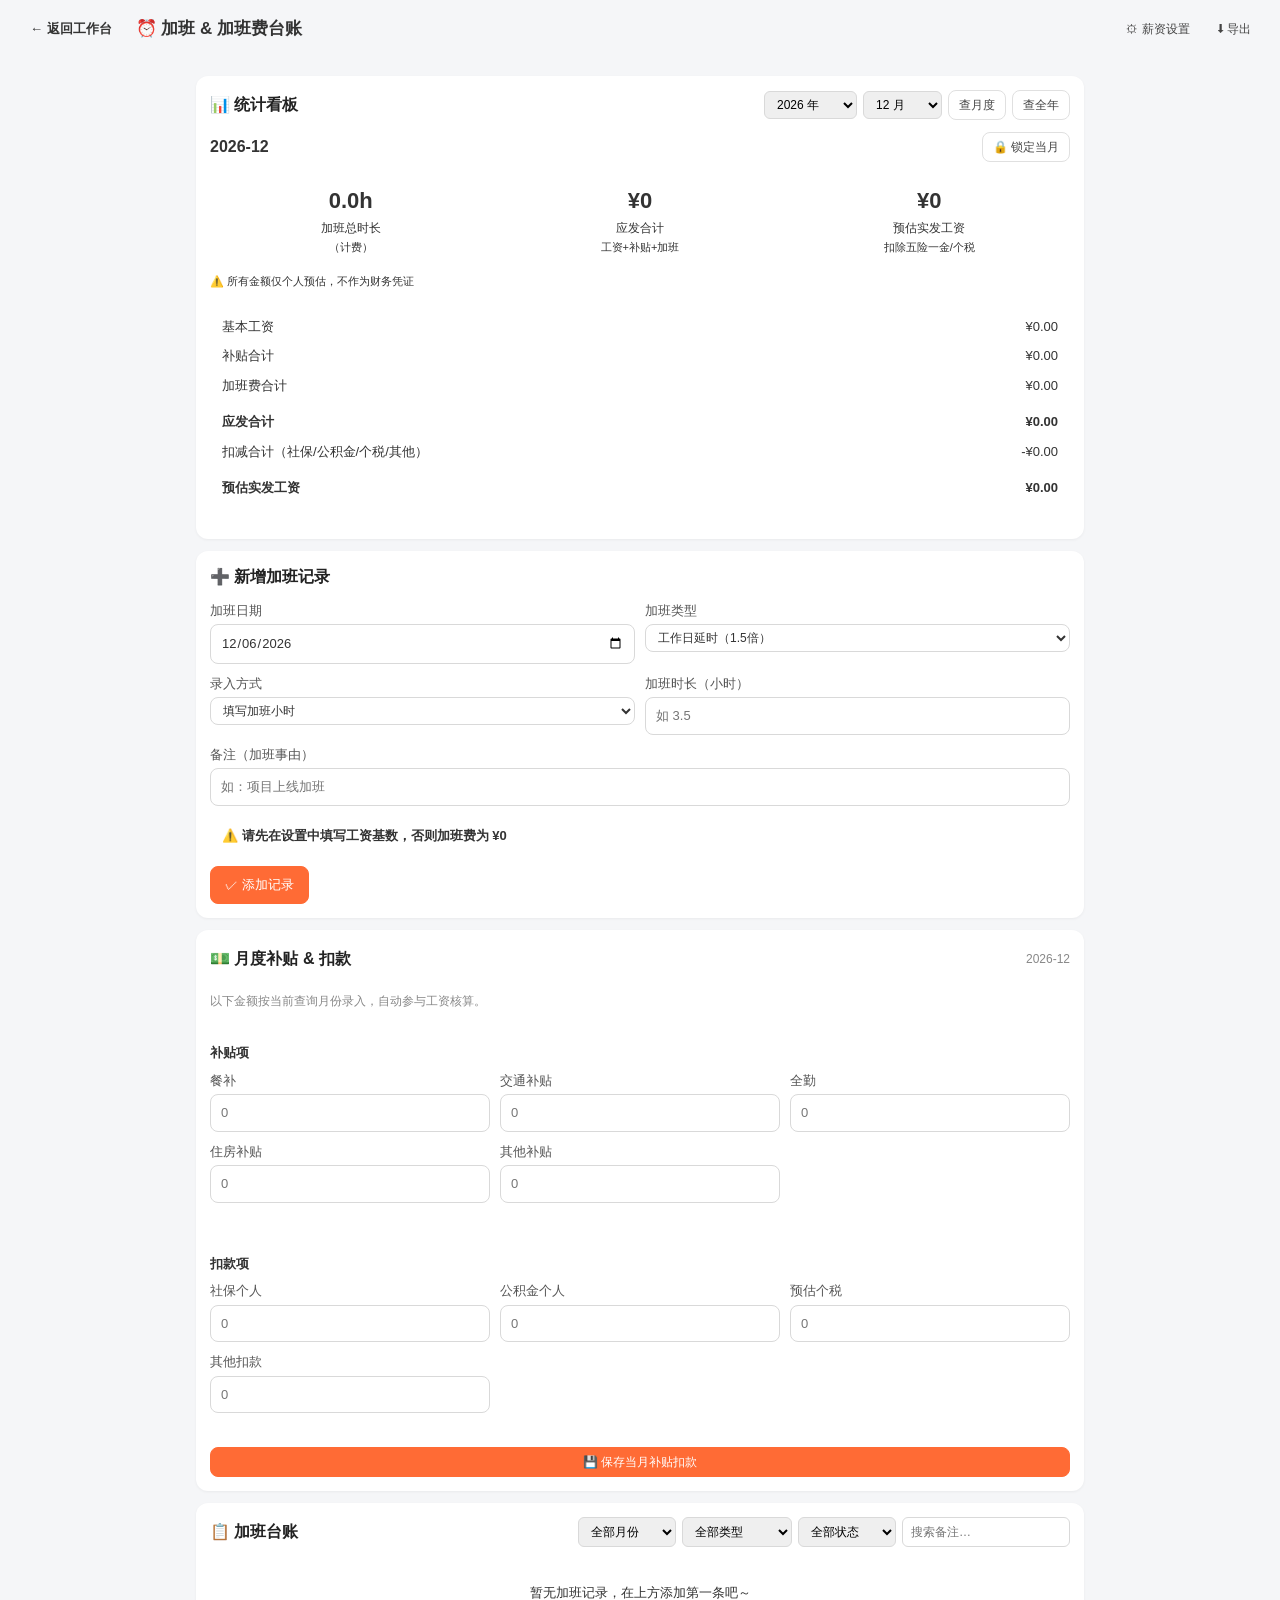
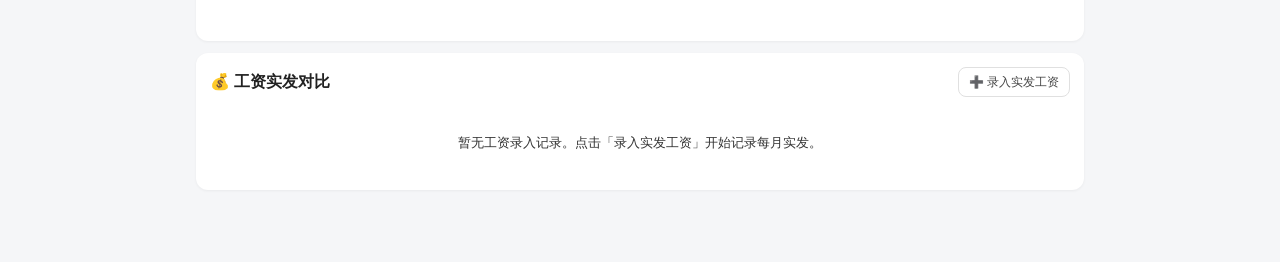
==== overtime.html @ bddd0708 "修复朗读跳句、统一缓存版本号、修正 icon 与 CSS 引用" ====
<!DOCTYPE html>
<html lang="zh-CN">
<head>
<meta charset="UTF-8" />
<meta name="viewport" content="width=device-width, initial-scale=1.0" />
<title>加班台账 · FitDesk</title>
<meta name="theme-color" content="#ff6b35" />
<meta name="apple-mobile-web-app-capable" content="yes" />
<link rel="manifest" href="manifest.json" />
<link rel="stylesheet" href="styles.css" />
<link rel="stylesheet" href="overtime.css" />
<script>
(function(){
  window._errs=[];
  function showErr(msg){
    window._errs.push(msg);
    var box=document.getElementById('__errbox'); if(!box) return;
    box.style.display='block';
    var p=document.createElement('div');
    p.style.cssText='font-size:12px;line-height:1.4;border-bottom:1px solid rgba(255,255,255,.2);padding:4px 0;';
    p.textContent=msg; box.appendChild(p);
  }
  window.onerror=function(msg,url,line,col){ showErr('JS错误: '+msg+' @'+line+':'+(col||0)); };
  window.addEventListener('unhandledrejection',function(e){ showErr('Promise错误: '+(e.reason&&e.reason.message?e.reason.message:String(e.reason))); });
})();
</script>
</head>
<body>
<div id="__errbox" style="display:none;position:fixed;top:0;left:0;right:0;z-index:9999;background:#ff4d4f;color:#fff;padding:10px 14px;font-size:13px;max-height:40vh;overflow:auto;">
  <div style="font-weight:700;margin-bottom:6px;">加班台账 运行出错，请截图给我</div>
</div>

<!-- 顶栏 -->
<header class="ov-topbar">
  <a class="ov-back" href="index.html" title="返回工作台首页">← 返回工作台</a>
  <div class="ov-title">⏰ 加班 & 加班费台账</div>
  <div class="ov-actions">
    <button class="btn ghost sm" id="btnOvSettings">⚙ 薪资设置</button>
    <button class="btn ghost sm" id="btnExport">⬇ 导出</button>
  </div>
</header>

<div class="ov-wrap">

  <!-- ===================== 统计看板 ===================== -->
  <div class="card ov-stats-card">
    <div class="card-head">
      <h3>📊 统计看板</h3>
      <div class="ov-period-sel">
        <select id="statYear" class="mini"></select>
        <select id="statMonth" class="mini"></select>
        <button class="btn sm" id="btnStatMonth">查月度</button>
        <button class="btn sm" id="btnStatYear">查全年</button>
      </div>
    </div>

    <!-- 月度统计 -->
    <div id="statMonthView">
      <div class="ov-month-header">
        <span id="monthLabel">2026-08</span>
        <button class="btn sm" id="btnLockMonth" title="锁定后当月记录不可编辑/删除">🔒 锁定当月</button>
      </div>
      <div class="grid-3 compact ov-kpi" id="monthKpi"></div>
      <div class="ov-kpi-hint">⚠️ 所有金额仅个人预估，不作为财务凭证</div>
      <div class="ov-breakdown" id="monthBreakdown"></div>
    </div>

    <!-- 年度统计 -->
    <div id="statYearView" style="display:none">
      <div class="grid-3 compact ov-kpi" id="yearKpi"></div>
      <div class="ov-kpi-hint">⚠️ 所有金额仅个人预估，不作为财务凭证</div>
      <div class="ov-monthly-table" id="yearMonthlyTable"></div>
    </div>
  </div>

  <!-- ===================== 新增加班录入 ===================== -->
  <div class="card">
    <div class="card-head">
      <h3 id="formTitle">➕ 新增加班记录</h3>
      <button class="btn ghost sm" id="btnCancelEdit" style="display:none">取消编辑</button>
    </div>
    <div class="form">
      <div class="row-2">
        <label>加班日期
          <input type="date" id="otDate" />
        </label>
        <label>加班类型
          <select id="otType" class="mini">
            <option value="weekday">工作日延时（1.5倍）</option>
            <option value="restday">休息日（2倍）</option>
            <option value="holiday">法定节假日（3倍）</option>
            <option value="compoff">调休（不计费）</option>
            <option value="free">无偿加班（不计费）</option>
          </select>
        </label>
      </div>
      <div class="row-2">
        <label>录入方式
          <select id="otMode" class="mini">
            <option value="hours">填写加班小时</option>
            <option value="time">填写起止时间</option>
          </select>
        </label>
        <div id="otHoursBox">
          <label>加班时长（小时）
            <input type="number" id="otHours" step="0.5" min="0" placeholder="如 3.5" />
          </label>
        </div>
        <div id="otTimeBox" style="display:none">
          <div class="row-2">
            <label>开始时间<input type="time" id="otStart" /></label>
            <label>结束时间<input type="time" id="otEnd" /></label>
          </div>
        </div>
      </div>
      <label>备注（加班事由）
        <input type="text" id="otNote" placeholder="如：项目上线加班" />
      </label>
      <div class="ov-calc-preview" id="calcPreview"></div>
      <div class="ov-form-actions">
        <button class="btn primary" id="btnAddOt">✓ 添加记录</button>
        <button class="btn sm" id="btnSaveEdit" style="display:none">💾 保存修改</button>
      </div>
    </div>
  </div>

  <!-- ===================== 月度补贴&扣款 ===================== -->
  <div class="card">
    <div class="card-head">
      <h3>💵 月度补贴 & 扣款</h3>
      <span class="hint" id="adjustMonthLabel">2026-08</span>
    </div>
    <div class="form ov-adjust-form">
      <p class="hint">以下金额按当前查询月份录入，自动参与工资核算。</p>
      <div class="ov-adjust-group">
        <h4>补贴项</h4>
        <div class="row-3">
          <label>餐补<input type="number" id="adjMeal" step="0.01" min="0" placeholder="0" /></label>
          <label>交通补贴<input type="number" id="adjTraffic" step="0.01" min="0" placeholder="0" /></label>
          <label>全勤<input type="number" id="adjFull" step="0.01" min="0" placeholder="0" /></label>
        </div>
        <div class="row-3">
          <label>住房补贴<input type="number" id="adjHousingAllow" step="0.01" min="0" placeholder="0" /></label>
          <label>其他补贴<input type="number" id="adjOtherAllow" step="0.01" min="0" placeholder="0" /></label>
        </div>
      </div>
      <div class="ov-adjust-group">
        <h4>扣款项</h4>
        <div class="row-3">
          <label>社保个人<input type="number" id="adjSocial" step="0.01" min="0" placeholder="0" /></label>
          <label>公积金个人<input type="number" id="adjFund" step="0.01" min="0" placeholder="0" /></label>
          <label>预估个税<input type="number" id="adjTax" step="0.01" min="0" placeholder="0" /></label>
        </div>
        <div class="row-3">
          <label>其他扣款<input type="number" id="adjOtherDeduc" step="0.01" min="0" placeholder="0" /></label>
        </div>
      </div>
      <button class="btn primary sm" id="btnSaveAdjust">💾 保存当月补贴扣款</button>
    </div>
  </div>

  <!-- ===================== 台账列表 ===================== -->
  <div class="card">
    <div class="card-head">
      <h3>📋 加班台账</h3>
      <div class="ov-filters">
        <select id="filterMonth" class="mini"><option value="">全部月份</option></select>
        <select id="filterType" class="mini">
          <option value="">全部类型</option>
          <option value="weekday">工作日延时</option>
          <option value="restday">休息日</option>
          <option value="holiday">法定节假日</option>
          <option value="compoff">调休</option>
          <option value="free">无偿加班</option>
        </select>
        <select id="filterStatus" class="mini">
          <option value="">全部状态</option>
          <option value="pending">待结算</option>
          <option value="settled">已结算</option>
        </select>
        <input type="text" id="filterSearch" class="mini" placeholder="搜索备注…" />
      </div>
    </div>
    <div id="otList" class="list ov-list"></div>
  </div>

  <!-- ===================== 工资实发对比 ===================== -->
  <div class="card">
    <div class="card-head">
      <h3>💰 工资实发对比</h3>
      <button class="btn sm" id="btnAddSalary">➕ 录入实发工资</button>
    </div>
    <div id="salaryList" class="list ov-salary-list"></div>
  </div>

</div>

<!-- ===================== 弹窗 ===================== -->

<!-- 设置弹窗 -->
<div class="modal" id="settingsModal">
  <div class="modal-box modal-lg">
    <div class="modal-head"><h3>⚙ 薪资 & 加班费计算设置</h3><button class="x" data-close>✕</button></div>
    <div class="form ov-settings-form">
      <div class="row-2">
        <label>月基本工资（元）
          <input type="number" id="setBaseSalary" step="100" min="0" placeholder="如 8000" />
        </label>
        <label>加班核算基数（元）
          <input type="number" id="setOtBaseSalary" step="100" min="0" placeholder="可与基本工资不同" />
        </label>
      </div>
      <div class="row-2">
        <label>计薪天数
          <input type="number" id="setWorkDays" step="0.25" min="1" value="21.75" />
        </label>
        <label>每日标准工时（小时）
          <input type="number" id="setDailyHours" step="0.5" min="1" value="8" />
        </label>
      </div>
      <div class="row-2">
        <label>基础时薪（自动换算）
          <input type="text" id="setHourlyRate" readonly class="ov-readonly" />
        </label>
        <label>个税起征点（元）
          <input type="number" id="setTaxThreshold" step="100" min="0" value="5000" />
        </label>
      </div>
      <hr style="border:none;border-top:1px dashed var(--line);margin:6px 0" />
      <p class="hint">社保公积金（个人部分，用于实发估算）：</p>
      <div class="row-2">
        <label>社保个人合计（元/月）<input type="number" id="setSocial" step="0.01" min="0" placeholder="0" /></label>
        <label>公积金个人合计（元/月）<input type="number" id="setFund" step="0.01" min="0" placeholder="0" /></label>
      </div>
      <hr style="border:none;border-top:1px dashed var(--line);margin:6px 0" />
      <p class="hint">加班倍率（可手动调整）：</p>
      <div class="row-2">
        <label>工作日延时倍数<input type="number" id="setMultWeekday" step="0.1" min="0" value="1.5" /></label>
        <label>休息日倍数<input type="number" id="setMultRestday" step="0.1" min="0" value="2" /></label>
      </div>
      <div class="row-2">
        <label>法定节假日倍数<input type="number" id="setMultHoliday" step="0.1" min="0" value="3" /></label>
        <label>调休 / 无偿加班（不计费，倍数固定 0）</label>
      </div>
      <hr style="border:none;border-top:1px dashed var(--line);margin:6px 0" />
      <p class="hint">加班时长取整设置（可选）：</p>
      <div class="row-2">
        <label>启用取整
          <select id="setRoundEnable" class="mini">
            <option value="0">不取整（精确到 0.5 小时）</option>
            <option value="1">启用取整</option>
          </select>
        </label>
        <label>最低起算时长（小时）
          <input type="number" id="setMinHours" step="0.5" min="0" value="0.5" />
        </label>
      </div>
      <div class="row-2">
        <label>取整规则
          <select id="setRoundRule" class="mini">
            <option value="up">向上取整（不足按 1 小时算）</option>
            <option value="half">四舍五入到 0.5 小时</option>
            <option value="down">向下取整</option>
          </select>
        </label>
        <label></label>
      </div>
      <div class="ov-set-actions">
        <button class="btn primary" id="btnSaveSettings">💾 保存设置</button>
        <button class="btn" id="btnResetSettings">恢复默认</button>
      </div>
      <div id="settingsStatus" class="hint"></div>
    </div>
  </div>
</div>

<!-- 工资录入弹窗 -->
<div class="modal" id="salaryModal">
  <div class="modal-box">
    <div class="modal-head"><h3 id="salaryModalTitle">💰 录入工资实发</h3><button class="x" data-close>✕</button></div>
    <div class="form">
      <div class="row-2">
        <label>年份
          <select id="salYear" class="mini"></select>
        </label>
        <label>月份
          <select id="salMonth" class="mini"></select>
        </label>
      </div>
      <label>实际到手工资（元）
        <input type="number" id="salActual" step="0.01" min="0" placeholder="如实发金额" />
      </label>
      <label>差额备注
        <input type="text" id="salDiffNote" placeholder="如：含绩效奖金/扣除社保" />
      </label>
      <div class="ov-sal-preview" id="salPreview"></div>
      <button class="btn primary" id="btnSaveSalary">💾 保存</button>
    </div>
  </div>
</div>

<div class="toast" id="toast"></div>
<script src="fitdesk-store.js"></script>
<script src="overtime.js?v=2026082603"></script>
</body>
</html>
---- styles.css ----
/* FitDesk · 健身工作台 样式 */
*, *::before, *::after { box-sizing: border-box; }
html, body { margin: 0; padding: 0; }
body {
  font-family: -apple-system, BlinkMacSystemFont, "Segoe UI", Roboto, "Helvetica Neue", Arial, "PingFang SC", "Microsoft YaHei", sans-serif;
  font-size: 14px;
  line-height: 1.5;
  color: #333;
  background: #f5f6f8;
  -webkit-font-smoothing: antialiased;
}
button, input, select, textarea { font: inherit; }
button { cursor: pointer; border: none; background: none; }
img { max-width: 100%; display: block; }

/* 主布局 */
.app {
  min-height: 100vh;
  display: flex;
}
.sidebar {
  width: 220px;
  background: #fff;
  border-right: 1px solid #e8eaed;
  display: flex;
  flex-direction: column;
  position: fixed;
  left: 0; top: 0; bottom: 0;
  z-index: 100;
}
.brand {
  padding: 16px;
  display: flex;
  align-items: center;
  gap: 10px;
  border-bottom: 1px solid #f0f1f3;
}
.brand-logo { font-size: 28px; line-height: 1; }
.brand-name { font-size: 18px; font-weight: 700; color: #ff6b35; }
.brand-sub { font-size: 12px; color: #888; }
.nav {
  flex: 1;
  overflow-y: auto;
  padding: 8px;
}
.nav-item {
  width: 100%;
  display: flex;
  align-items: center;
  gap: 10px;
  padding: 10px 12px;
  border-radius: 8px;
  color: #555;
  font-size: 14px;
  text-align: left;
  margin-bottom: 2px;
  transition: background .15s, color .15s;
}
.nav-item:hover { background: #fff1eb; }
.nav-item.active { background: #ff6b35; color: #fff; }
.nav-ico { font-size: 18px; line-height: 1; }
.sidebar-foot {
  padding: 12px;
  border-top: 1px solid #f0f1f3;
  display: flex;
  gap: 8px;
}
.stat-chip {
  flex: 1;
  background: #f5f6f8;
  border-radius: 6px;
  padding: 8px;
  font-size: 12px;
  text-align: center;
  color: #555;
}

.main {
  flex: 1;
  margin-left: 220px;
  min-height: 100vh;
  padding-bottom: 80px;
}
.topbar {
  position: sticky;
  top: 0;
  z-index: 90;
  background: rgba(255,255,255,.95);
  backdrop-filter: blur(6px);
  border-bottom: 1px solid #e8eaed;
  padding: 12px 16px;
  display: flex;
  align-items: center;
  justify-content: space-between;
  gap: 12px;
  flex-wrap: wrap;
}
.topbar-title { font-size: 18px; font-weight: 700; color: #222; }
.topbar-actions { display: flex; gap: 8px; flex-wrap: wrap; }

.module {
  display: none;
  padding: 16px;
}
.module.active { display: block; }

/* 按钮 */
.btn {
  display: inline-flex;
  align-items: center;
  justify-content: center;
  gap: 4px;
  padding: 8px 14px;
  border-radius: 8px;
  background: #fff;
  border: 1px solid #e0e0e0;
  color: #444;
  font-size: 13px;
  font-weight: 500;
  transition: all .15s;
}
.btn:hover { background: #f5f6f8; }
.btn.primary { background: #ff6b35; color: #fff; border-color: #ff6b35; }
.btn.primary:hover { background: #e85a28; }
.btn.ghost { background: transparent; border-color: transparent; }
.btn.ghost:hover { background: #f0f0f0; }
.btn.danger { color: #ff4d4f; }
.btn.sm { padding: 5px 10px; font-size: 12px; }
.btn.mini { padding: 4px 8px; font-size: 12px; }

/* 卡片 */
.card {
  background: #fff;
  border-radius: 12px;
  padding: 14px;
  margin-bottom: 12px;
  box-shadow: 0 1px 3px rgba(0,0,0,.05);
}
.card-head {
  display: flex;
  align-items: center;
  justify-content: space-between;
  gap: 10px;
  margin-bottom: 12px;
}
.card-head h3 { margin: 0; font-size: 16px; color: #222; }

/* 网格 */
.grid-2 { display: grid; grid-template-columns: repeat(2, 1fr); gap: 12px; }
.grid-3 { display: grid; grid-template-columns: repeat(3, 1fr); gap: 12px; }
.grid-4 { display: grid; grid-template-columns: repeat(4, 1fr); gap: 12px; }
.compact { gap: 8px; }

/* 表单 */
.form { display: flex; flex-direction: column; gap: 10px; }
.form label { display: flex; flex-direction: column; gap: 4px; font-size: 13px; color: #555; }
.form input, .form select, .form textarea {
  padding: 8px 10px;
  border: 1px solid #d9d9d9;
  border-radius: 8px;
  background: #fff;
  color: #333;
}
.form input:focus, .form select:focus, .form textarea:focus {
  outline: none;
  border-color: #ff6b35;
}
.row-2 { display: grid; grid-template-columns: repeat(2, 1fr); gap: 10px; }
.row-3 { display: grid; grid-template-columns: repeat(3, 1fr); gap: 10px; }
.row-4 { display: grid; grid-template-columns: repeat(4, 1fr); gap: 10px; }

.mini { padding: 5px 8px; border-radius: 6px; border: 1px solid #d9d9d9; font-size: 12px; }
select.mini { padding: 5px 20px 5px 8px; }

/* 列表 */
.list { display: flex; flex-direction: column; gap: 8px; }
.list-item {
  background: #f9f9f9;
  border-radius: 8px;
  padding: 10px;
  display: flex;
  align-items: center;
  justify-content: space-between;
  gap: 8px;
}
.list-item .title { font-weight: 500; }
.list-item .meta { font-size: 12px; color: #888; }
.empty { color: #999; font-size: 13px; text-align: center; padding: 24px 0; }
.hint { color: #888; font-size: 12px; margin: 6px 0; line-height: 1.5; }

/* 统计 */
.stat {
  text-align: center;
  padding: 12px;
}
.stat-label { font-size: 12px; color: #888; margin-bottom: 4px; }
.stat-value { font-size: 22px; font-weight: 700; color: #ff6b35; }
.stat-value small { font-size: 12px; color: #888; font-weight: 400; margin-left: 2px; }

/* 子导航 */
.subnav {
  display: flex;
  gap: 8px;
  flex-wrap: wrap;
  margin-bottom: 12px;
}
.subnav button { padding: 6px 12px; border-radius: 6px; background: #fff; border: 1px solid #e0e0e0; font-size: 13px; }
.subnav button.active { background: #ff6b35; color: #fff; border-color: #ff6b35; }

/* 快捷入口（手机） */
.quick-bar {
  display: none;
  padding: 10px 12px;
  gap: 8px;
  overflow-x: auto;
  background: #fff;
  border-bottom: 1px solid #e8eaed;
}
.quick-btn {
  flex: 0 0 auto;
  display: flex;
  flex-direction: column;
  align-items: center;
  gap: 2px;
  padding: 8px 12px;
  border-radius: 8px;
  background: #f5f6f8;
  font-size: 12px;
  color: #555;
}
.qb-ico { font-size: 20px; }

/* 底部 tab（手机） */
.bottom-tab {
  display: none;
  position: fixed;
  left: 0; right: 0; bottom: 0;
  background: #fff;
  border-top: 1px solid #e8eaed;
  z-index: 100;
  padding: 4px 0 env(safe-area-inset-bottom, 0);
  overflow-x: auto;
  white-space: nowrap;
  -webkit-overflow-scrolling: touch;
}
.tab-item {
  display: inline-flex;
  flex-direction: column;
  align-items: center;
  justify-content: center;
  gap: 2px;
  padding: 5px 8px;
  min-width: 44px;
  color: #777;
  font-size: 10px;
}
.tab-item.active { color: #ff6b35; }
.tab-ico { font-size: 18px; line-height: 1; }

/* 弹窗 */
.modal {
  display: none;
  position: fixed;
  inset: 0;
  z-index: 200;
  background: rgba(0,0,0,.5);
  align-items: center;
  justify-content: center;
  padding: 16px;
}
.modal.open { display: flex; }
.modal-box {
  background: #fff;
  border-radius: 14px;
  width: 100%;
  max-width: 520px;
  max-height: 90vh;
  overflow: hidden;
  display: flex;
  flex-direction: column;
}
.modal-box.modal-lg { max-width: 720px; }
.modal-head {
  padding: 14px 16px;
  border-bottom: 1px solid #f0f1f3;
  display: flex;
  align-items: center;
  justify-content: space-between;
}
.modal-head h3 { margin: 0; font-size: 16px; }
.modal-close, .x {
  font-size: 20px;
  color: #888;
  line-height: 1;
  padding: 4px;
}
.modal-body { padding: 16px; overflow-y: auto; flex: 1; }
.modal-foot {
  padding: 12px 16px;
  border-top: 1px solid #f0f1f3;
  display: flex;
  gap: 8px;
  justify-content: flex-end;
}

/* 提示条 */
.toast {
  position: fixed;
  left: 50%;
  bottom: 80px;
  transform: translateX(-50%) translateY(20px);
  background: rgba(0,0,0,.75);
  color: #fff;
  padding: 10px 16px;
  border-radius: 8px;
  font-size: 13px;
  opacity: 0;
  pointer-events: none;
  transition: all .2s;
  z-index: 300;
}
.toast.show { opacity: 1; transform: translateX(-50%) translateY(0); }

/* 运动模块 */
#fitBody .fit-section { margin-bottom: 16px; }
#fitBody h4 { margin: 0 0 8px; font-size: 15px; color: #444; }
.exercise-grid {
  display: grid;
  grid-template-columns: repeat(auto-fill, minmax(140px, 1fr));
  gap: 8px;
}
.ex-card {
  background: #fff;
  border: 1px solid #e8eaed;
  border-radius: 10px;
  padding: 10px;
  display: flex;
  flex-direction: column;
  gap: 6px;
}
.ex-card .name { font-weight: 500; font-size: 13px; }
.ex-card .met { font-size: 12px; color: #888; }
.ex-card .actions { display: flex; gap: 6px; margin-top: auto; }

/* 资源模块 */
.res-grid {
  display: grid;
  grid-template-columns: repeat(auto-fill, minmax(160px, 1fr));
  gap: 10px;
}
.res-card {
  background: #fff;
  border: 1px solid #e8eaed;
  border-radius: 10px;
  padding: 10px;
}
.res-card .name { font-weight: 500; margin-bottom: 4px; }
.res-card .tag { font-size: 11px; color: #888; }

/* 食物入库 */
.pantry-form .radio {
  display: inline-flex;
  align-items: center;
  gap: 4px;
  margin-right: 10px;
  font-size: 13px;
}
.pantry-toolbar {
  display: flex;
  gap: 8px;
  flex-wrap: wrap;
  margin-bottom: 10px;
}
.pantry-toolbar input, .pantry-toolbar select { flex: 1; min-width: 120px; padding: 6px 8px; border-radius: 6px; border: 1px solid #d9d9d9; }

/* 去水印 */
.wm-area {
  border: 1px dashed #ccc;
  border-radius: 8px;
  margin-top: 10px;
  display: flex;
  align-items: center;
  justify-content: center;
  min-height: 200px;
  background: #fafafa;
}
#wmCanvas { max-width: 100%; }

/* 英语模块 */
.w18-card {}
.w18-stat { display: flex; gap: 10px; flex-wrap: wrap; margin-bottom: 10px; }
.w18-actions { display: flex; gap: 8px; margin-bottom: 10px; }
.w18-filters { display: flex; gap: 8px; margin-bottom: 10px; }
.w18-browse { display: grid; grid-template-columns: repeat(auto-fill, minmax(120px, 1fr)); gap: 8px; }
.word-card {
  background: #fff;
  border: 1px solid #e8eaed;
  border-radius: 10px;
  padding: 10px;
}
.word-card .en { font-weight: 700; font-size: 15px; }
.word-card .zh { font-size: 12px; color: #666; }

.badge {
  display: inline-block;
  padding: 2px 8px;
  border-radius: 10px;
  background: #fff1eb;
  color: #ff6b35;
  font-size: 11px;
  font-weight: 600;
}

/* 图表容器 */
.chart-wrap { position: relative; height: 220px; }

/* 加班台账 */
.overtime-table { width: 100%; border-collapse: collapse; font-size: 13px; }
.overtime-table th, .overtime-table td { border: 1px solid #e8eaed; padding: 8px; text-align: left; }
.overtime-table th { background: #f5f6f8; }

/* 响应式 */
@media (max-width: 900px) {
  .grid-4 { grid-template-columns: repeat(2, 1fr); }
}
@media (max-width: 768px) {
  .sidebar { display: none; }
  .main { margin-left: 0; }
  .quick-bar { display: flex; }
  .bottom-tab { display: block; }
  .grid-2, .grid-3, .grid-4 { grid-template-columns: 1fr; }
  .row-2, .row-3, .row-4 { grid-template-columns: 1fr; }
  .topbar { flex-direction: column; align-items: flex-start; }
  .topbar-actions { width: 100%; overflow-x: auto; flex-wrap: nowrap; }
}

/* 通用工具 */
.hidden { display: none !important; }
.text-center { text-align: center; }
.mt-8 { margin-top: 8px; }
.mb-8 { margin-bottom: 8px; }
---- overtime.css ----
/* ===== 加班台账模块 · 复用工作台设计系统（styles.css 的 CSS 变量）===== */
.ov-topbar{display:flex;align-items:center;gap:12px;padding:12px 18px;background:var(--panel);
  border-bottom:1px solid var(--line);position:sticky;top:0;z-index:10}
.ov-back{text-decoration:none;color:var(--ink);font-weight:700;font-size:13px;background:var(--bg);
  border:1px solid var(--line);border-radius:10px;padding:7px 12px;white-space:nowrap}
.ov-back:hover{filter:brightness(.97)}
.ov-title{font-size:17px;font-weight:800;flex:1}
.ov-actions{display:flex;gap:6px;flex-wrap:wrap}

.ov-wrap{max-width:920px;margin:0 auto;padding:18px 16px 60px;width:100%}

/* 统计看板 */
.ov-period-sel{display:flex;gap:6px;align-items:center;flex-wrap:wrap}
.ov-kpi{margin-bottom:14px}
.ov-kpi .ov-stat{background:var(--bg);border:1px solid var(--line);border-radius:12px;padding:12px 14px;text-align:center}
.ov-kpi .ov-stat .rs-v{font-size:22px;font-weight:800;color:var(--brand)}
.ov-kpi .ov-stat .rs-l{font-size:12px;color:var(--muted);margin-top:2px}
.ov-kpi .ov-stat .rs-sub{font-size:11px;color:var(--muted);margin-top:2px}

/* 分类明细 */
.ov-breakdown{display:flex;flex-direction:column;gap:8px}
.ov-bd-row{display:flex;align-items:center;gap:10px;padding:8px 12px;border:1px solid var(--line);border-radius:10px;background:#fff}
.ov-bd-row .ov-bd-tag{font-size:12px;font-weight:700;padding:3px 10px;border-radius:20px;white-space:nowrap;min-width:90px;text-align:center}
.ov-bd-row .ov-bd-hours{font-size:14px;font-weight:700;color:var(--ink)}
.ov-bd-row .ov-bd-pay{font-size:13px;color:var(--brand);font-weight:600;margin-left:auto}
.ov-bd-row .ov-bd-bar{flex:1;height:6px;background:var(--bg);border-radius:3px;overflow:hidden;min-width:40px}
.ov-bd-row .ov-bd-bar-fill{height:100%;background:var(--brand);border-radius:3px;transition:width .3s}

/* 月度统计头部 */
.ov-month-header{display:flex;align-items:center;justify-content:space-between;margin-bottom:10px}
.ov-month-header span{font-size:16px;font-weight:800;color:var(--ink)}
.ov-kpi-hint{font-size:11px;color:var(--muted);margin:-8px 0 12px}

/* 薪资明细 */
.ov-salary-detail{background:var(--bg);border:1px solid var(--line);border-radius:10px;padding:10px 12px;margin-bottom:12px}
.ov-salary-detail .sd-row{display:flex;justify-content:space-between;padding:5px 0;font-size:13px;color:var(--ink)}
.ov-salary-detail .sd-row.total{font-weight:800;color:var(--brand3);border-top:1px dashed var(--line);margin-top:4px;padding-top:8px}
.ov-salary-detail .sd-row.deduct{color:var(--warn)}

/* 月度表格 */
.ov-monthly-table{margin-top:10px;overflow-x:auto}
.ov-monthly-table table{width:100%;border-collapse:collapse;font-size:12px}
.ov-monthly-table th{padding:6px 8px;text-align:left;color:var(--muted);border-bottom:1px solid var(--line);font-weight:600;white-space:nowrap}
.ov-monthly-table td{padding:6px 8px;border-bottom:1px solid var(--line);white-space:nowrap}
.ov-monthly-table .mt-month{font-weight:700}
.ov-monthly-table .mt-pay{color:var(--brand);font-weight:700}
.ov-monthly-table .mt-total td{font-weight:800;border-top:2px solid var(--line);background:var(--bg)}

/* 录入表单 */
.ov-calc-preview{background:var(--soft3);border-radius:10px;padding:10px 12px;font-size:13px;color:var(--brand3);font-weight:600;line-height:1.6;min-height:38px}
.ov-calc-preview .cp-pay{font-size:18px;font-weight:800;color:var(--brand)}
.ov-form-actions{display:flex;gap:8px}
.ov-readonly{background:var(--bg)!important;color:var(--muted)!important;font-weight:700}

/* 补贴扣款 */
.ov-adjust-form .ov-adjust-group{margin-bottom:14px}
.ov-adjust-form h4{font-size:13px;color:var(--brand);margin-bottom:8px}
.ov-adjust-form .row-3{display:grid;grid-template-columns:repeat(3,1fr);gap:10px;margin-bottom:10px}

/* 台账列表 */
.ov-filters{display:flex;gap:6px;flex-wrap:wrap}
.ov-list .ov-row{display:flex;align-items:flex-start;gap:10px;padding:12px;border:1px solid var(--line);border-radius:10px;background:#fff;margin-bottom:8px;flex-wrap:wrap}
.ov-list .ov-row.settled{opacity:.65;background:var(--bg)}
.ov-list .ov-row.locked{border-left:3px solid var(--warn)}
.ov-row .ov-r-date{font-weight:800;font-size:14px;min-width:88px}
.ov-row .ov-r-tag{font-size:11px;font-weight:700;padding:2px 8px;border-radius:20px;white-space:nowrap}
.ov-r-tag.weekday{background:var(--soft3);color:var(--brand3)}
.ov-r-tag.restday{background:var(--soft2);color:var(--brand2)}
.ov-r-tag.holiday{background:var(--soft);color:var(--brand)}
.ov-r-tag.compoff{background:#f0f0f0;color:#666}
.ov-r-tag.free{background:#f5f5f5;color:#999}
.ov-row .ov-r-hours{font-size:13px;font-weight:600;color:var(--ink)}
.ov-row .ov-r-pay{font-size:14px;font-weight:800;color:var(--brand);margin-left:auto}
.ov-row .ov-r-pay.unpaid{color:var(--muted);font-weight:600;font-size:13px}
.ov-row .ov-r-note{font-size:12px;color:var(--muted);width:100%;margin-top:2px}
.ov-row .ov-r-status{font-size:11px;padding:2px 8px;border-radius:20px;font-weight:700}
.ov-r-status.pending{background:#fff3e0;color:#e65100}
.ov-r-status.settled{background:var(--soft2);color:var(--brand2)}
.ov-row .ov-r-acts{display:flex;gap:5px;flex-wrap:wrap}
.ov-row .ov-r-acts .btn{padding:4px 8px;font-size:11px}

/* 工资列表 */
.ov-salary-list .ov-sal-row{display:flex;align-items:center;gap:10px;padding:12px;border:1px solid var(--line);border-radius:10px;background:#fff;margin-bottom:8px;flex-wrap:wrap}
.ov-sal-row .ov-sal-month{font-weight:800;font-size:14px;min-width:70px}
.ov-sal-row .ov-sal-est{font-size:13px;color:var(--muted)}
.ov-sal-row .ov-sal-est b{color:var(--ink)}
.ov-sal-row .ov-sal-act{font-size:14px;font-weight:800;color:var(--brand)}
.ov-sal-row .ov-sal-diff{font-size:13px;font-weight:700}
.ov-sal-row .ov-sal-diff.pos{color:var(--brand2)}
.ov-sal-row .ov-sal-diff.neg{color:var(--warn)}
.ov-sal-row .ov-sal-note{font-size:12px;color:var(--muted);width:100%}
.ov-sal-row .ov-sal-acts{display:flex;gap:5px;margin-left:auto}

/* 设置 */
.ov-set-actions{display:flex;gap:8px;flex-wrap:wrap}

/* 空状态 */
.ov-empty{color:var(--muted);text-align:center;padding:24px;font-size:13px}

@media (max-width:600px){
  .ov-wrap{padding:12px 10px 70px}
  .ov-title{font-size:15px}
  .ov-actions .btn{padding:6px 9px;font-size:12px}
  .ov-period-sel{width:100%}
  .ov-filters{width:100%}
  .ov-row{flex-direction:column;align-items:flex-start}
  .ov-row .ov-r-pay{margin-left:0}
  .grid-3.compact.ov-kpi{grid-template-columns:repeat(3,1fr);gap:8px}
  .ov-adjust-form .row-3{grid-template-columns:repeat(2,1fr)}
}
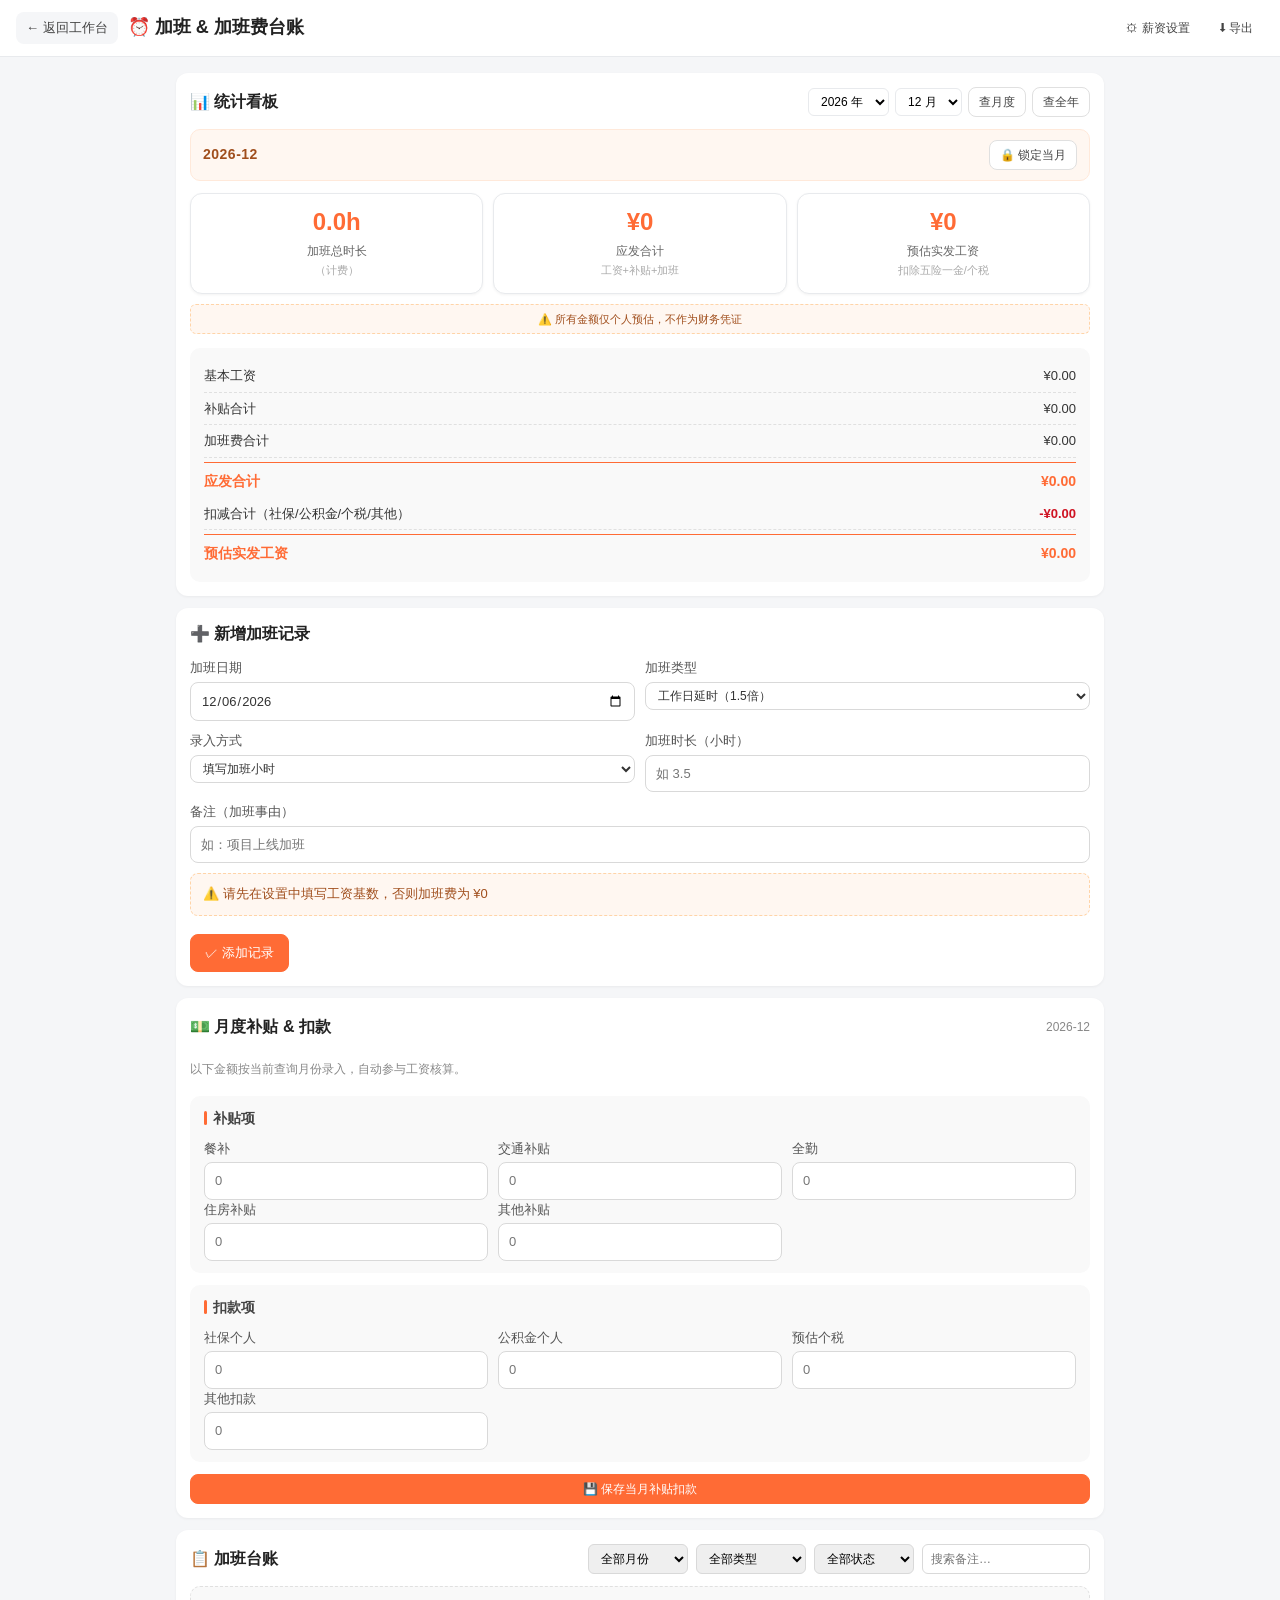
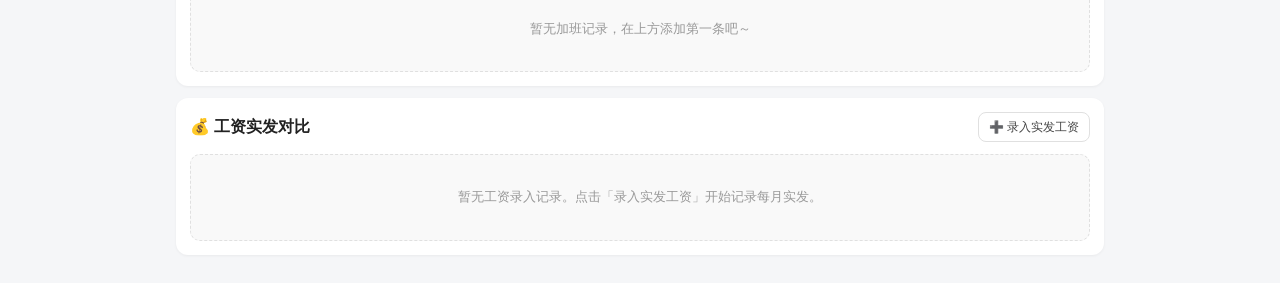
==== commit 651be341: "fix: 修复阅读文章乱码、加班薪资样式、芭杆/体态日历，新增纯文本导入 (v32/2026082702)" ====
--- a/overtime.html
+++ b/overtime.html
@@ -301,6 +301,6 @@
 
 <div class="toast" id="toast"></div>
 <script src="fitdesk-store.js"></script>
-<script src="overtime.js?v=2026082603"></script>
+<script src="overtime.js?v=2026082702"></script>
 </body>
 </html>
--- a/styles.css
+++ b/styles.css
@@ -439,3 +439,108 @@
 .text-center { text-align: center; }
 .mt-8 { margin-top: 8px; }
 .mb-8 { margin-bottom: 8px; }
+
+/* ===== 英语精读（iframe 集成进工作台框架） ===== */
+.rd-frame {
+  width: 100%;
+  min-height: calc(100vh - 160px);
+  border: none;
+  background: #fff;
+  border-radius: 12px;
+}
+@media (max-width: 768px) {
+  .rd-frame { min-height: calc(100vh - 200px); }
+}
+/* 在iframe内嵌时，隐藏阅读页自己的"返回工作台"链接（外层已有导航） */
+.embedded .rd-back { display: none; }
+
+/* 每日一句 */
+.daily {
+  background: #fff;
+  border-radius: 12px;
+  padding: 16px;
+  margin-bottom: 12px;
+  box-shadow: 0 1px 3px rgba(0,0,0,.05);
+  font-size: 15px;
+  line-height: 1.7;
+}
+
+/* 饮食宏量元素条 */
+.macro-bars { display: flex; gap: 10px; margin-top: 12px; }
+.macro-bars > div { flex: 1; min-width: 0; }
+
+/* 食物库存统计 */
+.pantry-stats {
+  display: grid;
+  grid-template-columns: repeat(auto-fill, minmax(120px, 1fr));
+  gap: 10px;
+  margin-bottom: 12px;
+}
+.pantry-stats .stat { background: #f9f9f9; border-radius: 8px; padding: 10px; text-align: center; }
+.pantry-stats .stat .stat-value { font-size: 20px; }
+
+/* 身体数据测算结果 */
+.calc-out {
+  background: #f9f9f9;
+  border-radius: 8px;
+  padding: 12px;
+  margin-top: 10px;
+  font-size: 13px;
+  line-height: 1.6;
+}
+.calc-out b { color: #ff6b35; }
+
+/* 营养统计卡片间距 */
+.nut-stats .card { margin-bottom: 0; }
+
+/* === 芭杆周历（运动健身 · 芭杆训练日历） === */
+.week-plan{display:grid;grid-template-columns:repeat(7,1fr);gap:6px;margin-top:6px}
+.wp-dowhead{text-align:center;font-size:12px;font-weight:700;color:#6d6a61;padding:6px 0;background:#f9fafb;border-radius:6px}
+.wp-day{background:#fff;border:1px solid #e8eaed;border-radius:8px;padding:8px 6px;min-height:78px;display:flex;flex-direction:column;gap:4px;font-size:12px;position:relative;transition:all .15s}
+.wp-day.out{background:#fafafa;color:#bbb;border-color:#f0f1f3}
+.wp-day.today{border-color:#ff6b35;background:#fff7f1;box-shadow:0 0 0 2px rgba(255,107,53,.15)}
+.wp-day.rest{background:#f9f9f9}
+.wp-day.rest .wp-focus{color:#aaa}
+.wp-day.clickable{cursor:pointer}
+.wp-day.clickable:hover{transform:translateY(-1px);box-shadow:0 3px 8px rgba(0,0,0,.08);border-color:#ff6b35}
+.wp-date{font-weight:700;font-size:14px;color:#333}
+.wp-day.rest .wp-date{color:#aaa}
+.wp-focus{font-size:12px;color:#555;line-height:1.3;flex:1}
+.wp-play{font-size:11px;color:#ff6b35;font-weight:700;margin-top:auto}
+.wp-day.out .wp-play{display:none}
+@media (max-width:768px){.week-plan{gap:4px}.wp-day{min-height:62px;padding:6px 3px}.wp-focus{font-size:11px}}
+
+/* === 欧阳春晓 18 天体态课表 === */
+.posture-plan{display:grid;grid-template-columns:repeat(5,1fr);gap:8px;margin-top:10px}
+@media (max-width:768px){.posture-plan{grid-template-columns:repeat(3,1fr)}}
+.pp-day{background:#fff;border:1.5px solid #e8eaed;border-radius:10px;padding:8px 6px;display:flex;flex-direction:column;gap:4px;text-align:center;cursor:pointer;transition:all .15s;min-height:72px;position:relative}
+.pp-day:hover{transform:translateY(-1px);box-shadow:0 3px 8px rgba(0,0,0,.08)}
+.pp-day.today{background:#fff7f1;border-color:#ff6b35;box-shadow:0 0 0 2px rgba(255,107,53,.2)}
+.pp-day.rest{background:#f5f6f8}
+.pp-day.done{background:#f6ffed;border-color:#b7eb8f}
+.pp-day.done::after{content:"✓";position:absolute;top:4px;right:6px;color:#49bd68;font-weight:800;font-size:14px}
+.pp-num{font-size:12px;font-weight:700;color:#333;display:flex;align-items:center;justify-content:center;gap:4px}
+.pp-tag{font-size:10px;background:#ff6b35;color:#fff;padding:1px 6px;border-radius:8px;font-weight:600}
+.pp-meta{font-size:11px;color:#555;line-height:1.3}
+.pp-kcal{font-size:11px;color:#ff6b35;font-weight:600}
+.pp-rest{font-size:11px;color:#aaa}
+
+/* 进度条 */
+.pp-progress{display:flex;align-items:center;gap:8px;margin:10px 0 4px}
+.pp-progress .goal{flex:1}
+.goal .g-track{background:#f0f1f3;border-radius:99px;height:10px;overflow:hidden}
+.goal .g-fill{background:linear-gradient(90deg,#ff6b35,#ff9a59);height:100%;border-radius:99px;transition:width .25s}
+
+/* 体态详情弹窗项 */
+.pd-item{background:#f9f9f9;border-radius:10px;padding:10px;margin-bottom:8px;display:flex;align-items:center;gap:10px;transition:background .15s}
+.pd-item:hover{background:#f0f0f0}
+.pd-left{flex:1;min-width:0}
+.pd-name{font-weight:600;font-size:13px;color:#333}
+.pd-meta{font-size:11px;color:#888;margin-top:2px}
+.pd-actions{display:flex;gap:6px;flex-shrink:0}
+
+/* KPI 三列小卡 */
+.kpi-mini{display:grid;grid-template-columns:repeat(3,1fr);gap:10px;margin-bottom:12px}
+@media (max-width:768px){.kpi-mini{grid-template-columns:1fr}}
+.kpi-mini .card{margin-bottom:0}
+
--- a/overtime.css
+++ b/overtime.css
@@ -1,110 +1,225 @@
-/* ===== 加班台账模块 · 复用工作台设计系统（styles.css 的 CSS 变量）===== */
-.ov-topbar{display:flex;align-items:center;gap:12px;padding:12px 18px;background:var(--panel);
-  border-bottom:1px solid var(--line);position:sticky;top:0;z-index:10}
-.ov-back{text-decoration:none;color:var(--ink);font-weight:700;font-size:13px;background:var(--bg);
-  border:1px solid var(--line);border-radius:10px;padding:7px 12px;white-space:nowrap}
-.ov-back:hover{filter:brightness(.97)}
-.ov-title{font-size:17px;font-weight:800;flex:1}
-.ov-actions{display:flex;gap:6px;flex-wrap:wrap}
-
-.ov-wrap{max-width:920px;margin:0 auto;padding:18px 16px 60px;width:100%}
-
-/* 统计看板 */
-.ov-period-sel{display:flex;gap:6px;align-items:center;flex-wrap:wrap}
-.ov-kpi{margin-bottom:14px}
-.ov-kpi .ov-stat{background:var(--bg);border:1px solid var(--line);border-radius:12px;padding:12px 14px;text-align:center}
-.ov-kpi .ov-stat .rs-v{font-size:22px;font-weight:800;color:var(--brand)}
-.ov-kpi .ov-stat .rs-l{font-size:12px;color:var(--muted);margin-top:2px}
-.ov-kpi .ov-stat .rs-sub{font-size:11px;color:var(--muted);margin-top:2px}
-
-/* 分类明细 */
-.ov-breakdown{display:flex;flex-direction:column;gap:8px}
-.ov-bd-row{display:flex;align-items:center;gap:10px;padding:8px 12px;border:1px solid var(--line);border-radius:10px;background:#fff}
-.ov-bd-row .ov-bd-tag{font-size:12px;font-weight:700;padding:3px 10px;border-radius:20px;white-space:nowrap;min-width:90px;text-align:center}
-.ov-bd-row .ov-bd-hours{font-size:14px;font-weight:700;color:var(--ink)}
-.ov-bd-row .ov-bd-pay{font-size:13px;color:var(--brand);font-weight:600;margin-left:auto}
-.ov-bd-row .ov-bd-bar{flex:1;height:6px;background:var(--bg);border-radius:3px;overflow:hidden;min-width:40px}
-.ov-bd-row .ov-bd-bar-fill{height:100%;background:var(--brand);border-radius:3px;transition:width .3s}
-
-/* 月度统计头部 */
-.ov-month-header{display:flex;align-items:center;justify-content:space-between;margin-bottom:10px}
-.ov-month-header span{font-size:16px;font-weight:800;color:var(--ink)}
-.ov-kpi-hint{font-size:11px;color:var(--muted);margin:-8px 0 12px}
-
-/* 薪资明细 */
-.ov-salary-detail{background:var(--bg);border:1px solid var(--line);border-radius:10px;padding:10px 12px;margin-bottom:12px}
-.ov-salary-detail .sd-row{display:flex;justify-content:space-between;padding:5px 0;font-size:13px;color:var(--ink)}
-.ov-salary-detail .sd-row.total{font-weight:800;color:var(--brand3);border-top:1px dashed var(--line);margin-top:4px;padding-top:8px}
-.ov-salary-detail .sd-row.deduct{color:var(--warn)}
-
-/* 月度表格 */
-.ov-monthly-table{margin-top:10px;overflow-x:auto}
-.ov-monthly-table table{width:100%;border-collapse:collapse;font-size:12px}
-.ov-monthly-table th{padding:6px 8px;text-align:left;color:var(--muted);border-bottom:1px solid var(--line);font-weight:600;white-space:nowrap}
-.ov-monthly-table td{padding:6px 8px;border-bottom:1px solid var(--line);white-space:nowrap}
-.ov-monthly-table .mt-month{font-weight:700}
-.ov-monthly-table .mt-pay{color:var(--brand);font-weight:700}
-.ov-monthly-table .mt-total td{font-weight:800;border-top:2px solid var(--line);background:var(--bg)}
-
-/* 录入表单 */
-.ov-calc-preview{background:var(--soft3);border-radius:10px;padding:10px 12px;font-size:13px;color:var(--brand3);font-weight:600;line-height:1.6;min-height:38px}
-.ov-calc-preview .cp-pay{font-size:18px;font-weight:800;color:var(--brand)}
-.ov-form-actions{display:flex;gap:8px}
-.ov-readonly{background:var(--bg)!important;color:var(--muted)!important;font-weight:700}
-
-/* 补贴扣款 */
-.ov-adjust-form .ov-adjust-group{margin-bottom:14px}
-.ov-adjust-form h4{font-size:13px;color:var(--brand);margin-bottom:8px}
-.ov-adjust-form .row-3{display:grid;grid-template-columns:repeat(3,1fr);gap:10px;margin-bottom:10px}
-
-/* 台账列表 */
-.ov-filters{display:flex;gap:6px;flex-wrap:wrap}
-.ov-list .ov-row{display:flex;align-items:flex-start;gap:10px;padding:12px;border:1px solid var(--line);border-radius:10px;background:#fff;margin-bottom:8px;flex-wrap:wrap}
-.ov-list .ov-row.settled{opacity:.65;background:var(--bg)}
-.ov-list .ov-row.locked{border-left:3px solid var(--warn)}
-.ov-row .ov-r-date{font-weight:800;font-size:14px;min-width:88px}
-.ov-row .ov-r-tag{font-size:11px;font-weight:700;padding:2px 8px;border-radius:20px;white-space:nowrap}
-.ov-r-tag.weekday{background:var(--soft3);color:var(--brand3)}
-.ov-r-tag.restday{background:var(--soft2);color:var(--brand2)}
-.ov-r-tag.holiday{background:var(--soft);color:var(--brand)}
-.ov-r-tag.compoff{background:#f0f0f0;color:#666}
-.ov-r-tag.free{background:#f5f5f5;color:#999}
-.ov-row .ov-r-hours{font-size:13px;font-weight:600;color:var(--ink)}
-.ov-row .ov-r-pay{font-size:14px;font-weight:800;color:var(--brand);margin-left:auto}
-.ov-row .ov-r-pay.unpaid{color:var(--muted);font-weight:600;font-size:13px}
-.ov-row .ov-r-note{font-size:12px;color:var(--muted);width:100%;margin-top:2px}
-.ov-row .ov-r-status{font-size:11px;padding:2px 8px;border-radius:20px;font-weight:700}
-.ov-r-status.pending{background:#fff3e0;color:#e65100}
-.ov-r-status.settled{background:var(--soft2);color:var(--brand2)}
-.ov-row .ov-r-acts{display:flex;gap:5px;flex-wrap:wrap}
-.ov-row .ov-r-acts .btn{padding:4px 8px;font-size:11px}
-
-/* 工资列表 */
-.ov-salary-list .ov-sal-row{display:flex;align-items:center;gap:10px;padding:12px;border:1px solid var(--line);border-radius:10px;background:#fff;margin-bottom:8px;flex-wrap:wrap}
-.ov-sal-row .ov-sal-month{font-weight:800;font-size:14px;min-width:70px}
-.ov-sal-row .ov-sal-est{font-size:13px;color:var(--muted)}
-.ov-sal-row .ov-sal-est b{color:var(--ink)}
-.ov-sal-row .ov-sal-act{font-size:14px;font-weight:800;color:var(--brand)}
-.ov-sal-row .ov-sal-diff{font-size:13px;font-weight:700}
-.ov-sal-row .ov-sal-diff.pos{color:var(--brand2)}
-.ov-sal-row .ov-sal-diff.neg{color:var(--warn)}
-.ov-sal-row .ov-sal-note{font-size:12px;color:var(--muted);width:100%}
-.ov-sal-row .ov-sal-acts{display:flex;gap:5px;margin-left:auto}
-
-/* 设置 */
-.ov-set-actions{display:flex;gap:8px;flex-wrap:wrap}
-
-/* 空状态 */
-.ov-empty{color:var(--muted);text-align:center;padding:24px;font-size:13px}
-
-@media (max-width:600px){
-  .ov-wrap{padding:12px 10px 70px}
-  .ov-title{font-size:15px}
-  .ov-actions .btn{padding:6px 9px;font-size:12px}
-  .ov-period-sel{width:100%}
-  .ov-filters{width:100%}
-  .ov-row{flex-direction:column;align-items:flex-start}
-  .ov-row .ov-r-pay{margin-left:0}
-  .grid-3.compact.ov-kpi{grid-template-columns:repeat(3,1fr);gap:8px}
-  .ov-adjust-form .row-3{grid-template-columns:repeat(2,1fr)}
-}
+/* ============================================================
+ * 加班台账 · overtime.css
+ * FitDesk 工作台 / 加班 & 加班费台账专用样式
+ * ============================================================ */
+:root {
+  --line: #e8eaed;
+  --bg: #f5f6f8;
+  --muted: #6d6a61;
+  --primary: #ff6b35;
+  --primary-50: #fff7f1;
+  --primary-100: #ffe9da;
+  --shadow-1: 0 1px 3px rgba(0,0,0,.05);
+}
+
+/* ===== 顶栏 ===== */
+.ov-topbar{
+  position:sticky;top:0;z-index:90;display:flex;align-items:center;gap:10px;
+  padding:12px 16px;background:rgba(255,255,255,.95);
+  border-bottom:1px solid var(--line);backdrop-filter:blur(6px);
+}
+.ov-back{
+  display:inline-flex;align-items:center;gap:4px;font-size:13px;color:#444;
+  text-decoration:none;padding:6px 10px;border-radius:8px;background:#f5f6f8;
+  transition:background .15s,color .15s;
+}
+.ov-back:hover{background:#fff1eb;color:var(--primary);}
+.ov-title{flex:1;font-size:18px;font-weight:700;color:#222;min-width:0;}
+.ov-actions{display:flex;gap:8px;flex-wrap:wrap;}
+
+/* ===== 主容器 ===== */
+.ov-wrap{
+  max-width:960px;margin:0 auto;padding:16px;
+}
+
+/* ===== 月份/年份选择器 ===== */
+.ov-period-sel{
+  display:flex;gap:6px;align-items:center;flex-wrap:wrap;
+}
+.ov-period-sel .mini{padding:5px 8px;border:1px solid var(--line);border-radius:6px;background:#fff;font-size:12px;}
+
+/* ===== 月度头部 ===== */
+.ov-month-header{
+  display:flex;justify-content:space-between;align-items:center;
+  margin:8px 0 12px;padding:10px 12px;background:var(--primary-50);
+  border-radius:10px;border:1px solid var(--primary-100);
+}
+.ov-month-header > span{font-weight:700;color:#a04e1c;font-size:14px;letter-spacing:.5px;}
+
+/* ===== KPI 三列 ===== */
+.ov-kpi{
+  display:grid !important;
+  grid-template-columns:repeat(3,1fr) !important;
+  gap:10px !important;
+  margin-bottom:10px;
+}
+@media (max-width:768px){
+  .ov-kpi{grid-template-columns:1fr !important;}
+}
+.ov-stat{
+  background:#fff;border:1px solid var(--line);border-radius:12px;
+  padding:14px 12px;text-align:center;transition:transform .15s,box-shadow .15s;
+  box-shadow:var(--shadow-1);
+}
+.ov-stat:hover{transform:translateY(-1px);box-shadow:0 3px 8px rgba(0,0,0,.08);}
+.ov-stat .rs-v{
+  font-size:24px;font-weight:800;color:var(--primary);line-height:1.2;
+  font-variant-numeric:tabular-nums;
+}
+.ov-stat .rs-l{font-size:12px;color:#666;margin-top:6px;font-weight:500;}
+.ov-stat .rs-sub{font-size:11px;color:#aaa;margin-top:2px;}
+
+/* KPI 下方免责声明 */
+.ov-kpi-hint{
+  text-align:center;font-size:11px;color:#a04e1c;margin-bottom:14px;
+  padding:6px 10px;background:var(--primary-50);border-radius:6px;
+  border:1px dashed #ffd4a8;
+}
+
+/* ===== 月度明细（拆分） ===== */
+.ov-salary-detail{
+  background:#f9f9f9;border-radius:10px;padding:12px 14px;margin-top:8px;
+}
+.ov-salary-detail .sd-row{
+  display:flex;justify-content:space-between;align-items:center;
+  padding:6px 0;border-bottom:1px dashed #e0e0e0;font-size:13px;
+}
+.ov-salary-detail .sd-row:last-child{border-bottom:none;}
+.ov-salary-detail .sd-row.total{
+  font-weight:700;color:var(--primary);font-size:14px;margin-top:4px;padding-top:8px;
+  border-top:1.5px solid var(--primary);border-bottom:none;
+}
+.ov-salary-detail .sd-row.deduct > span:last-child{color:#cf1322;font-weight:600;}
+
+/* ===== 分类拆分（按加班类型） ===== */
+.ov-bd-row{
+  display:grid;grid-template-columns:auto 1fr 90px 110px;
+  gap:10px;align-items:center;padding:8px 10px;margin-top:6px;
+  border-radius:8px;background:#fff;border:1px solid var(--line);font-size:13px;
+}
+.ov-bd-tag{
+  display:inline-block;padding:3px 10px;border-radius:10px;
+  font-size:12px;font-weight:600;color:#fff;white-space:nowrap;
+}
+.ov-r-tag.weekday{background:#45c7e9;}
+.ov-r-tag.restday{background:#49bd68;}
+.ov-r-tag.holiday{background:#ff6b35;}
+.ov-r-tag.compoff{background:#6c757d;}
+.ov-r-tag.free{background:#adb5bd;}
+.ov-bd-hours{font-size:12px;color:#666;white-space:nowrap;}
+.ov-bd-bar{height:8px;background:#f0f0f0;border-radius:99px;overflow:hidden;}
+.ov-bd-bar-fill{height:100%;background:linear-gradient(90deg,var(--primary),#ff9a59);border-radius:99px;transition:width .25s;}
+.ov-bd-pay{font-size:13px;font-weight:700;color:var(--primary);text-align:right;font-variant-numeric:tabular-nums;}
+@media (max-width:640px){
+  .ov-bd-row{grid-template-columns:1fr;gap:4px;}
+  .ov-bd-pay{text-align:left;}
+}
+
+/* ===== 录入预览 / 工资预览 ===== */
+.ov-calc-preview,
+.ov-sal-preview{
+  background:var(--primary-50);border:1px dashed #ffd4a8;border-radius:8px;
+  padding:10px 12px;font-size:13px;color:#a04e1c;line-height:1.6;
+}
+
+/* ===== 录入按钮组 ===== */
+.ov-form-actions{
+  display:flex;gap:8px;margin-top:8px;flex-wrap:wrap;
+}
+
+/* ===== 月度补贴表单 ===== */
+.ov-adjust-form{display:flex;flex-direction:column;gap:12px;}
+.ov-adjust-group{
+  background:#f9f9f9;border-radius:10px;padding:12px 14px;
+}
+.ov-adjust-group h4{
+  margin:0 0 10px;font-size:14px;color:#444;font-weight:700;
+  display:flex;align-items:center;gap:6px;
+}
+.ov-adjust-group h4::before{
+  content:"";display:inline-block;width:3px;height:14px;border-radius:2px;
+  background:var(--primary);
+}
+
+/* ===== 列表筛选 / 台账列表 ===== */
+.ov-filters{display:flex;gap:8px;flex-wrap:wrap;}
+.ov-filters > *{min-width:100px;}
+.ov-list{display:flex;flex-direction:column;gap:8px;}
+.ov-empty{
+  text-align:center;color:#999;font-size:13px;padding:32px 12px;
+  background:#f9f9f9;border-radius:10px;border:1px dashed #e0e0e0;line-height:1.6;
+}
+
+/* ===== 工资实发列表项 ===== */
+.ov-salary-list{display:flex;flex-direction:column;gap:10px;}
+.ov-sal-row{
+  background:#fff;border:1px solid var(--line);border-radius:10px;
+  padding:12px 14px;display:grid;
+  grid-template-columns:auto 1fr 1fr auto;gap:10px;
+  align-items:center;font-size:13px;box-shadow:var(--shadow-1);
+  transition:transform .15s,box-shadow .15s;
+}
+.ov-sal-row:hover{transform:translateY(-1px);box-shadow:0 3px 8px rgba(0,0,0,.08);}
+.ov-sal-month{
+  font-size:15px;font-weight:700;color:#a04e1c;
+  background:var(--primary-50);padding:6px 12px;border-radius:8px;
+  border:1px solid var(--primary-100);font-variant-numeric:tabular-nums;
+}
+.ov-sal-est{color:#555;}
+.ov-sal-est b{color:var(--primary);font-weight:700;font-variant-numeric:tabular-nums;}
+.ov-sal-act{color:#333;font-variant-numeric:tabular-nums;}
+.ov-sal-act::before{content:"💵 ";font-size:11px;}
+.ov-sal-diff{font-weight:700;font-size:14px;text-align:right;font-variant-numeric:tabular-nums;}
+.ov-sal-diff.pos{color:#cf1322;}
+.ov-sal-diff.neg{color:#49bd68;}
+.ov-sal-note{
+  grid-column:1 / -1;font-size:12px;color:#666;
+  background:#fff8f1;padding:6px 10px;border-radius:6px;
+  border-left:3px solid var(--primary);
+}
+.ov-sal-acts{
+  grid-column:1 / -1;display:flex;gap:6px;justify-content:flex-end;margin-top:2px;
+}
+@media (max-width:640px){
+  .ov-sal-row{grid-template-columns:1fr;}
+  .ov-sal-acts{justify-content:flex-start;}
+}
+
+/* ===== 设置弹窗 ===== */
+.ov-settings-form{display:flex;flex-direction:column;gap:10px;}
+.ov-settings-form .form-row{display:flex;gap:10px;}
+.ov-readonly{
+  background:#f5f5f5 !important;color:#666 !important;cursor:not-allowed;
+  font-weight:600;font-variant-numeric:tabular-nums;letter-spacing:.3px;
+}
+.ov-set-actions{
+  display:flex;gap:8px;flex-wrap:wrap;margin-top:6px;
+}
+
+/* 让 input 在弹窗里始终可点击（避免被父级 .modal 屏蔽） */
+#settingsModal .form input,
+#settingsModal .form select,
+#settingsModal .form textarea,
+#salaryModal .form input,
+#salaryModal .form select{
+  pointer-events:auto !important;
+}
+
+/* ===== 年度月度表格 ===== */
+.ov-monthly-table{font-size:13px;overflow-x:auto;}
+.ov-monthly-table table{width:100%;border-collapse:collapse;min-width:480px;}
+.ov-monthly-table th,
+.ov-monthly-table td{
+  border-bottom:1px solid var(--line);padding:8px 6px;text-align:left;
+  font-variant-numeric:tabular-nums;
+}
+.ov-monthly-table thead th{background:#f5f6f8;font-weight:700;color:#555;font-size:12px;}
+.ov-monthly-table tbody tr:hover{background:#f9f9f9;}
+
+/* ===== 移动端 ===== */
+@media (max-width:768px){
+  .ov-topbar{padding:10px 12px;flex-wrap:wrap;}
+  .ov-title{font-size:16px;}
+  .ov-actions{width:100%;justify-content:flex-end;}
+  .ov-month-header{flex-direction:column;align-items:flex-start;gap:6px;}
+}
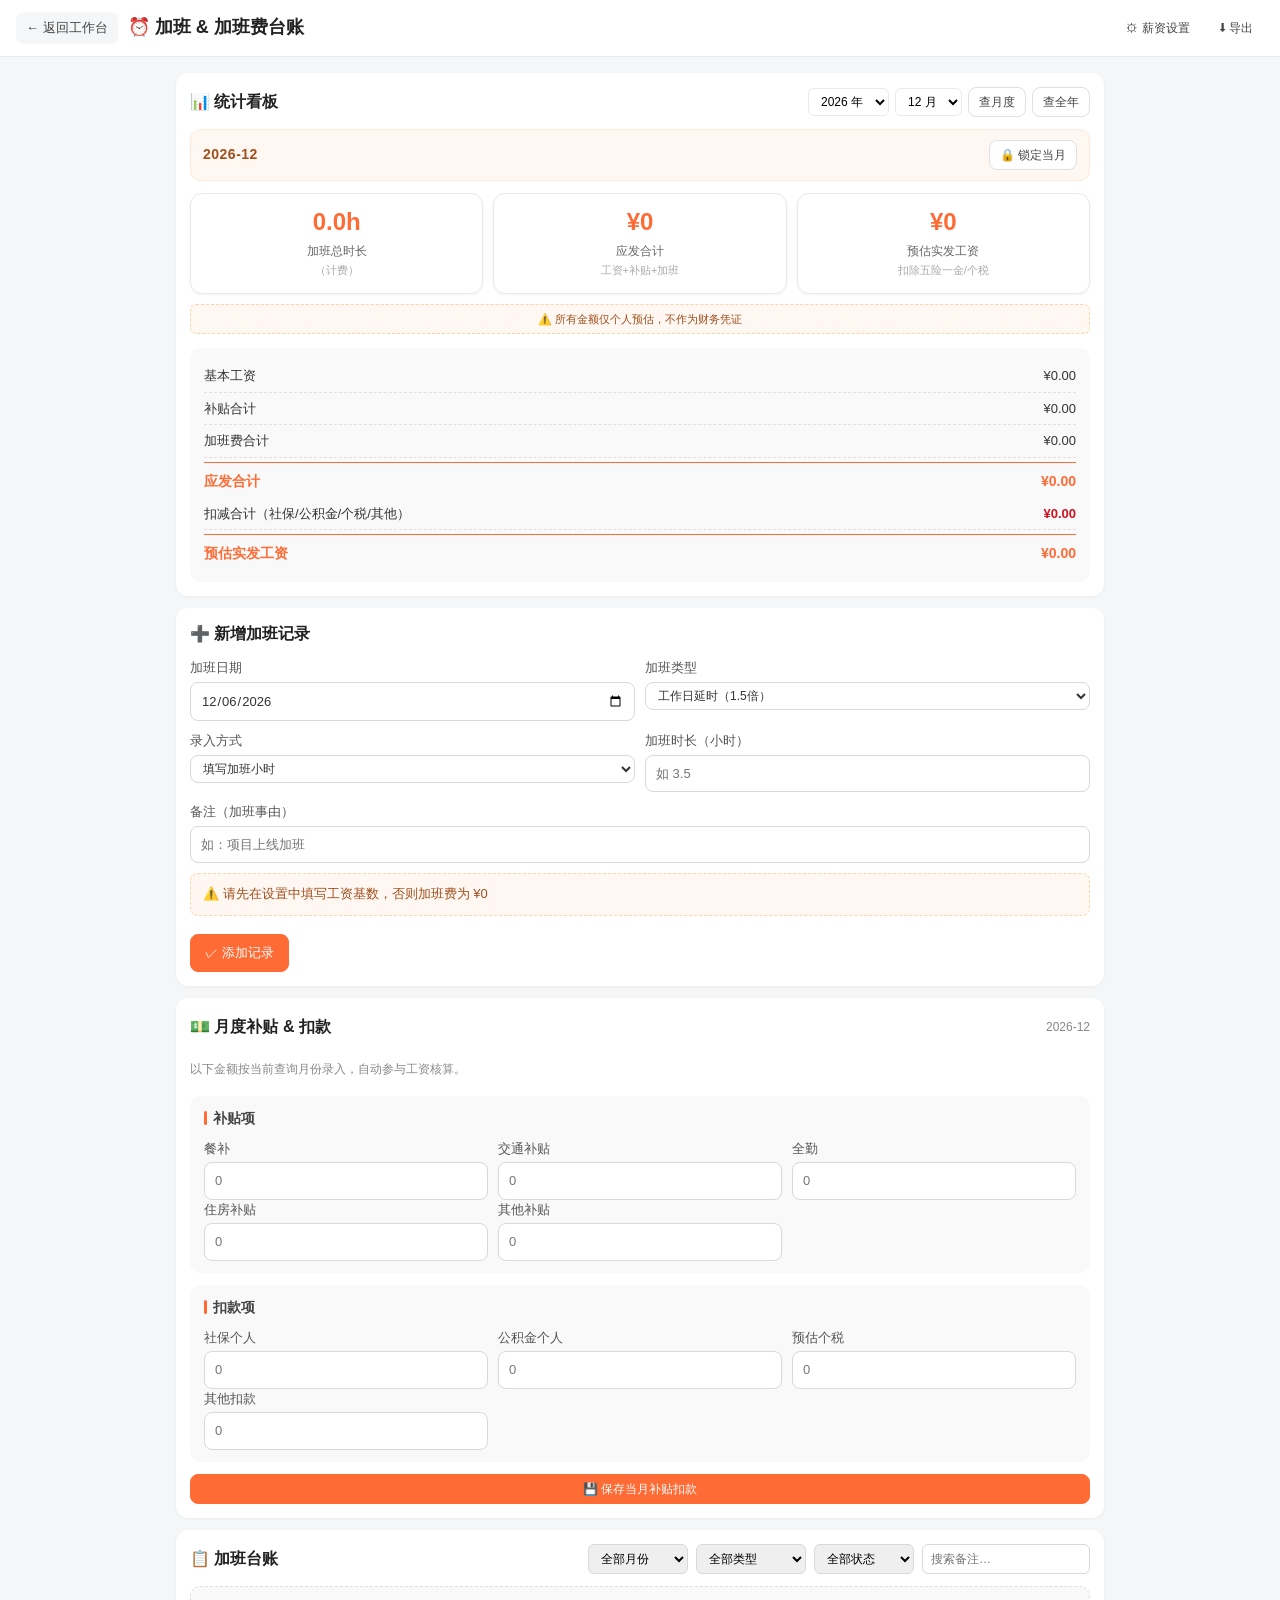
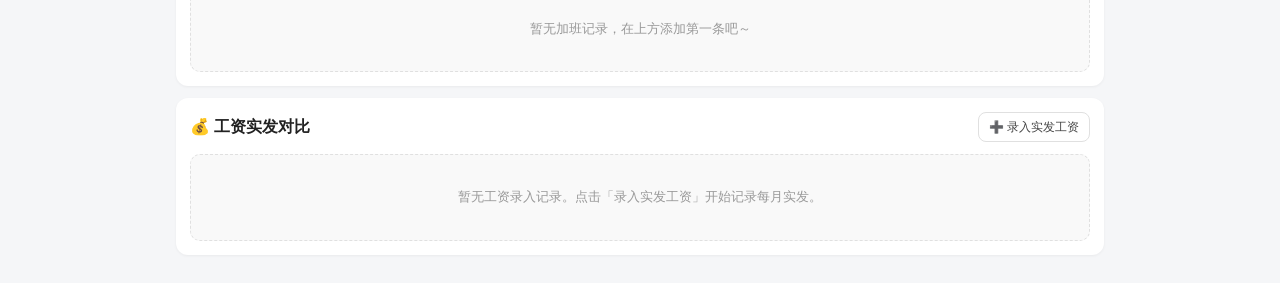
==== commit 3bf24f4a: "fix: 修复弹窗、日历、子导航、库存/抗炎菜单样式 + 扣减合计负零 (v33/2026082703) - styles.css: .modal.open → .modal.show 修复所有弹窗打" ====
--- a/overtime.html
+++ b/overtime.html
@@ -301,6 +301,6 @@
 
 <div class="toast" id="toast"></div>
 <script src="fitdesk-store.js"></script>
-<script src="overtime.js?v=2026082702"></script>
+<script src="overtime.js?v=2026082703"></script>
 </body>
 </html>
--- a/styles.css
+++ b/styles.css
@@ -268,7 +268,7 @@
   justify-content: center;
   padding: 16px;
 }
-.modal.open { display: flex; }
+.modal.show { display: flex; }
 .modal-box {
   background: #fff;
   border-radius: 14px;
@@ -544,3 +544,219 @@
 @media (max-width:768px){.kpi-mini{grid-template-columns:1fr}}
 .kpi-mini .card{margin-bottom:0}
 
+/* ============================================================
+   新增/补齐的样式（修复 v32 → v33 视觉问题）
+   ============================================================ */
+
+/* 子导航按钮显式样式（.subnav button 已存在，下面覆盖以确保可见性） */
+.subnav-btn {
+  display: inline-flex;
+  align-items: center;
+  gap: 4px;
+  padding: 6px 12px;
+  border-radius: 6px;
+  background: #fff;
+  border: 1px solid #e0e0e0;
+  font-size: 13px;
+  color: #555;
+  white-space: nowrap;
+  transition: all .15s;
+}
+.subnav-btn:hover { background: #fff1eb; border-color: #ff6b35; }
+.subnav-btn.active { background: #ff6b35; color: #fff; border-color: #ff6b35; }
+#fitSubnav { display: flex; flex-wrap: wrap; gap: 8px; margin-bottom: 14px; padding: 2px 0; }
+
+/* 打卡日历（全部 / 各子模块）：7 列网格 */
+.cal {
+  display: grid;
+  grid-template-columns: repeat(7, 1fr);
+  gap: 4px;
+  font-size: 12px;
+}
+.cal .cdow {
+  text-align: center;
+  font-weight: 700;
+  color: #888;
+  padding: 6px 0;
+  background: #f9fafb;
+  border-radius: 6px;
+  font-size: 12px;
+}
+.cal .cday {
+  background: #fff;
+  border: 1px solid #e8eaed;
+  border-radius: 6px;
+  padding: 6px 4px;
+  min-height: 56px;
+  display: flex;
+  flex-direction: column;
+  align-items: center;
+  justify-content: center;
+  gap: 2px;
+  cursor: default;
+  position: relative;
+  transition: all .15s;
+  font-size: 12px;
+}
+.cal .cday.out { background: #fafafa; color: #ccc; border-color: #f0f1f3; min-height: 0; padding: 0; }
+.cal .cday.today { border-color: #ff6b35; background: #fff7f1; box-shadow: 0 0 0 2px rgba(255,107,53,.15); }
+.cal .cday.done { background: #fff1eb; border-color: #ffd4a8; }
+.cal .cday.done .cnum { color: #ff6b35; font-weight: 700; }
+.cal .cnum { font-size: 13px; font-weight: 500; color: #333; }
+.cal .cplan { font-size: 10px; color: #666; text-align: center; line-height: 1.2; }
+.cal .cplay { font-size: 10px; color: #ff6b35; font-weight: 600; }
+@media (max-width:768px){
+  .cal { gap: 3px; }
+  .cal .cday { min-height: 44px; padding: 4px 2px; }
+  .cal .cnum { font-size: 12px; }
+}
+
+/* 库存 KPI（5 项小卡） */
+.pantry-kpi {
+  display: grid;
+  grid-template-columns: repeat(5, 1fr);
+  gap: 8px;
+  padding: 4px 0 8px;
+}
+@media (max-width:768px){ .pantry-kpi { grid-template-columns: repeat(2, 1fr); } }
+.pantry-kpi .pk-item {
+  background: #f9f9f9;
+  border-radius: 10px;
+  padding: 10px 6px;
+  text-align: center;
+  border: 1px solid #f0f1f3;
+}
+.pantry-kpi .pk-v { font-size: 20px; font-weight: 800; color: #333; line-height: 1.2; font-variant-numeric: tabular-nums; }
+.pantry-kpi .pk-l { font-size: 11px; color: #888; margin-top: 4px; }
+.pantry-kpi .pk-item.ok .pk-v { color: #49bd68; }
+.pantry-kpi .pk-item.warn .pk-v { color: #faad14; }
+.pantry-kpi .pk-item.danger .pk-v { color: #ff7a45; }
+.pantry-kpi .pk-item.over .pk-v { color: #ff4d4f; }
+
+/* 库存工具栏：search 占大头，4 个筛选 select 等分，自动换行 */
+.pantry-toolbar {
+  display: flex;
+  flex-wrap: wrap;
+  gap: 8px;
+  align-items: center;
+  margin-bottom: 12px;
+}
+.pantry-toolbar input#pSearch { flex: 2 1 220px; min-width: 180px; padding: 8px 10px; border-radius: 8px; border: 1px solid #d9d9d9; }
+.pantry-toolbar select { flex: 1 1 110px; min-width: 100px; padding: 7px 22px 7px 10px; border-radius: 8px; border: 1px solid #d9d9d9; background: #fff; font-size: 12px; }
+
+/* 库存列表项（每条一行卡片） */
+.pantry-row {
+  background: #fff;
+  border: 1px solid #e8eaed;
+  border-radius: 10px;
+  padding: 10px 12px;
+  display: flex;
+  align-items: center;
+  justify-content: space-between;
+  gap: 10px;
+  transition: all .15s;
+}
+.pantry-row:hover { border-color: #ffd4a8; box-shadow: 0 2px 6px rgba(0,0,0,.04); }
+.pantry-row.over { border-left: 3px solid #ff4d4f; }
+.pantry-row.danger { border-left: 3px solid #ff7a45; }
+.pantry-row.warn { border-left: 3px solid #faad14; }
+.pantry-row.ok { border-left: 3px solid #49bd68; }
+.pantry-row .pr-left { flex: 1; min-width: 0; }
+.pantry-row .pr-name { font-weight: 600; font-size: 14px; color: #222; display: flex; align-items: center; gap: 6px; }
+.pantry-row .pr-tag { font-size: 11px; padding: 1px 7px; border-radius: 8px; font-weight: 600; }
+.pr-tag.ok { background: #e6f7ec; color: #389e0d; }
+.pr-tag.warn { background: #fff7e6; color: #d46b08; }
+.pr-tag.danger { background: #fff1eb; color: #d4380d; }
+.pr-tag.over { background: #ffece8; color: #cf1322; }
+.pantry-row .pr-meta { font-size: 12px; color: #888; margin-top: 4px; display: flex; flex-wrap: wrap; gap: 10px; }
+.pantry-row .pr-cat { background: #f0f5ff; color: #2f54eb; padding: 1px 6px; border-radius: 6px; font-size: 11px; }
+.pantry-row .pr-note { font-size: 12px; color: #999; margin-top: 4px; }
+.pantry-row .pr-actions { display: flex; gap: 6px; flex-shrink: 0; }
+.pantry-row .pr-actions button { padding: 5px 10px; font-size: 12px; border-radius: 6px; }
+.pantry-row .pr-actions .del { color: #ff4d4f; font-size: 16px; padding: 2px 8px; }
+@media (max-width:540px){
+  .pantry-row { flex-direction: column; align-items: stretch; }
+  .pantry-row .pr-actions { justify-content: flex-end; }
+}
+
+/* 饮食列表项（营养页：今日饮食明细） */
+.list-row {
+  background: #f9f9f9;
+  border-radius: 8px;
+  padding: 8px 10px;
+  display: flex;
+  align-items: center;
+  justify-content: space-between;
+  gap: 10px;
+  font-size: 13px;
+}
+.list-row + .list-row { margin-top: 6px; }
+.lr-main { font-weight: 600; color: #222; }
+.lr-sub { font-size: 11px; color: #888; margin-top: 2px; }
+.lr-kcal { font-weight: 700; color: #ff6b35; font-variant-numeric: tabular-nums; }
+
+/* 宏量条（蛋白/碳水/脂肪） */
+.macro-bars { display: flex; flex-direction: column; gap: 8px; margin-top: 12px; }
+.mbar { display: flex; align-items: center; gap: 10px; }
+.mbar .ml { font-size: 12px; color: #666; min-width: 36px; }
+.mbar .mtrack { flex: 1; height: 10px; background: #f0f1f3; border-radius: 99px; overflow: hidden; }
+.mbar .mfill { height: 100%; background: var(--brand, #ff6b35); border-radius: 99px; transition: width .25s; }
+.mbar .mv { font-size: 11px; color: #888; min-width: 64px; text-align: right; font-variant-numeric: tabular-nums; }
+
+/* 抗炎一周菜单：7 天卡片网格 */
+.anti-grid {
+  display: grid;
+  grid-template-columns: repeat(auto-fill, minmax(220px, 1fr));
+  gap: 10px;
+  margin-top: 10px;
+}
+.anti-day {
+  background: #f9f9f9;
+  border: 1px solid #e8eaed;
+  border-radius: 10px;
+  padding: 10px;
+}
+.anti-day .ad-head {
+  display: flex;
+  align-items: center;
+  justify-content: space-between;
+  font-weight: 700;
+  color: #ff6b35;
+  font-size: 14px;
+  margin-bottom: 8px;
+  padding-bottom: 6px;
+  border-bottom: 1px dashed #ffd4a8;
+}
+.anti-day .ad-date { font-size: 11px; color: #888; font-weight: 500; }
+.anti-day .ad-meal { display: flex; gap: 8px; margin-bottom: 6px; font-size: 12px; line-height: 1.5; }
+.anti-day .ad-meal-l { flex: 0 0 36px; color: #888; font-weight: 600; }
+.anti-day .ad-meal-body { flex: 1; min-width: 0; }
+.anti-day .ad-meal-t { color: #333; font-weight: 500; }
+.anti-day .ad-items { color: #888; font-size: 11px; margin-top: 2px; display: flex; flex-wrap: wrap; gap: 4px; }
+.anti-day .ad-item { background: #fff; border: 1px solid #f0f1f3; padding: 1px 6px; border-radius: 4px; }
+.anti-day .ad-note { font-size: 11px; color: #999; margin-top: 6px; padding-top: 6px; border-top: 1px dashed #f0f1f3; }
+@media (max-width:540px){
+  .anti-grid { grid-template-columns: 1fr; }
+}
+
+/* 抗炎购物清单 */
+.ali-cat { margin-top: 8px; }
+.ali-cat-h { font-size: 12px; color: #ff6b35; font-weight: 700; margin-bottom: 4px; }
+.ali-item {
+  display: flex;
+  align-items: center;
+  gap: 6px;
+  padding: 4px 6px;
+  border-radius: 6px;
+  font-size: 13px;
+  cursor: pointer;
+}
+.ali-item:hover { background: #f5f6f8; }
+.ali-item input[type=checkbox] { width: 14px; height: 14px; cursor: pointer; }
+.ali-item b { color: #ff6b35; font-weight: 600; font-size: 12px; margin-left: 4px; }
+.ali-item.done { color: #999; text-decoration: line-through; }
+.ali-item.done b { color: #ccc; }
+
+/* 抗炎菜单顶部说明 */
+.anti-note { background: #fff7f1; border: 1px dashed #ffd4a8; padding: 8px 10px; border-radius: 8px; font-size: 12px; color: #a04e1c; line-height: 1.6; margin-bottom: 10px; }
+
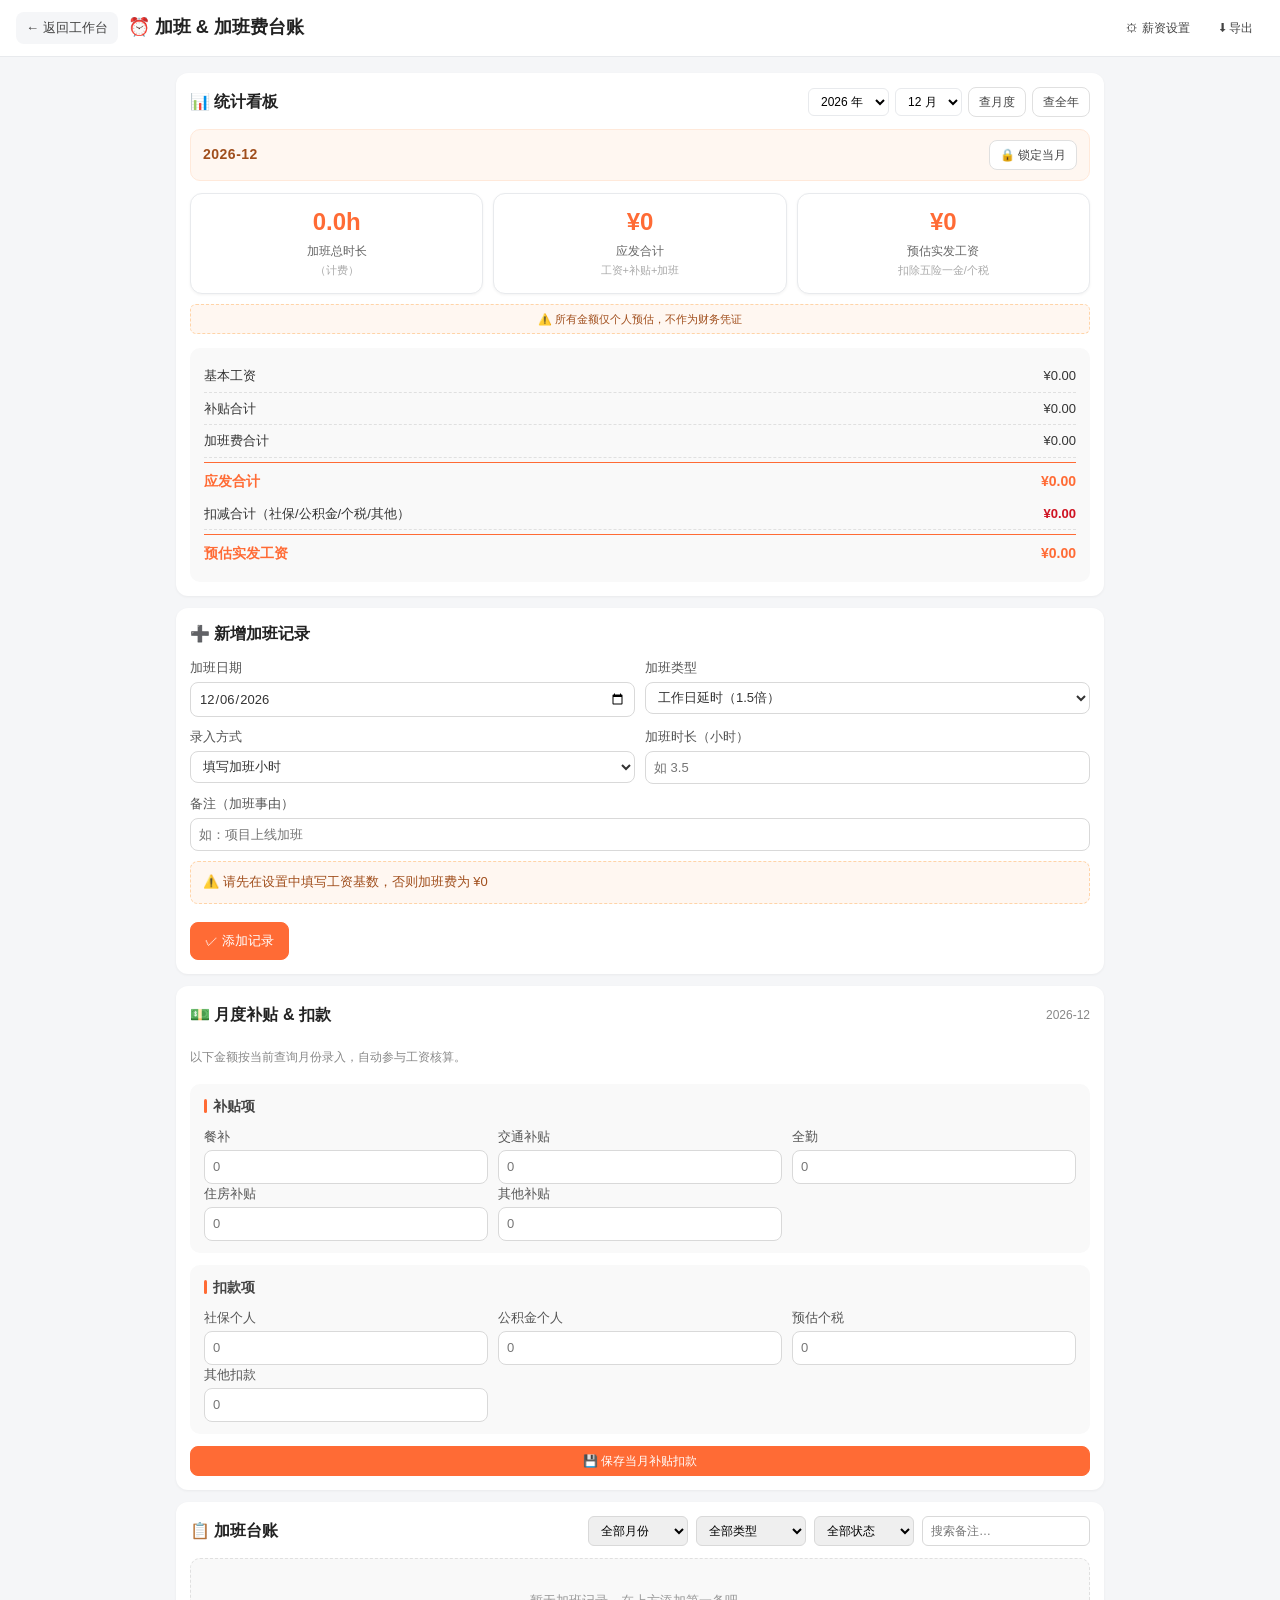
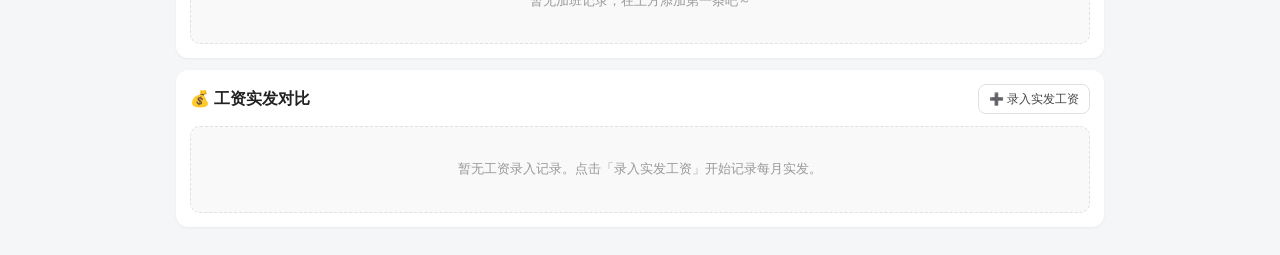
==== commit 22047698: "fix: 全站表单框压缩 + 移动端表单行/KPI卡/网格并排紧凑化 (v34/2026082704) - styles.css: 桌面 .form input/select/textarea pad" ====
--- a/overtime.html
+++ b/overtime.html
@@ -301,6 +301,6 @@
 
 <div class="toast" id="toast"></div>
 <script src="fitdesk-store.js"></script>
-<script src="overtime.js?v=2026082703"></script>
+<script src="overtime.js?v=2026082704"></script>
 </body>
 </html>
--- a/styles.css
+++ b/styles.css
@@ -155,11 +155,14 @@
 .form { display: flex; flex-direction: column; gap: 10px; }
 .form label { display: flex; flex-direction: column; gap: 4px; font-size: 13px; color: #555; }
 .form input, .form select, .form textarea {
-  padding: 8px 10px;
+  padding: 6px 8px;
   border: 1px solid #d9d9d9;
   border-radius: 8px;
   background: #fff;
   color: #333;
+  font-size: 13px;
+  min-height: 32px;
+  box-sizing: border-box;
 }
 .form input:focus, .form select:focus, .form textarea:focus {
   outline: none;
@@ -425,13 +428,35 @@
 }
 @media (max-width: 768px) {
   .sidebar { display: none; }
-  .main { margin-left: 0; }
+  .main { margin-left: 0; padding: 12px; }
   .quick-bar { display: flex; }
   .bottom-tab { display: block; }
-  .grid-2, .grid-3, .grid-4 { grid-template-columns: 1fr; }
-  .row-2, .row-3, .row-4 { grid-template-columns: 1fr; }
+  .grid-2 { grid-template-columns: repeat(2, 1fr); }
+  .grid-3 { grid-template-columns: repeat(3, 1fr); }
+  .grid-4 { grid-template-columns: repeat(2, 1fr); }
+  /* 表单行：移动端尽量并排，不全部单列 */
+  .row-2 { grid-template-columns: repeat(2, 1fr); }
+  .row-3 { grid-template-columns: repeat(3, 1fr); }
+  .row-4 { grid-template-columns: repeat(2, 1fr); }
   .topbar { flex-direction: column; align-items: flex-start; }
   .topbar-actions { width: 100%; overflow-x: auto; flex-wrap: nowrap; }
+  /* 全站表单框紧凑化 */
+  .form { gap: 8px; }
+  .form label { font-size: 12px; gap: 3px; }
+  .form input, .form select, .form textarea { padding: 6px 8px; font-size: 13px; min-height: 30px; }
+  /* 按钮紧凑 */
+  .btn { padding: 7px 12px; font-size: 12px; }
+  /* 卡片紧凑 */
+  .card { padding: 12px; margin-bottom: 10px; }
+  .card-head { margin-bottom: 8px; }
+  .card-head h3 { font-size: 15px; }
+  /* KPI 卡紧凑 */
+  .stat { padding: 8px 6px; }
+  .stat-value { font-size: 16px; }
+  .stat-label { font-size: 11px; margin-bottom: 2px; }
+  /* 快捷按钮 */
+  .quick-btn { padding: 6px 8px; font-size: 11px; }
+  .qb-ico { font-size: 18px; }
 }
 
 /* 通用工具 */
@@ -541,7 +566,7 @@
 
 /* KPI 三列小卡 */
 .kpi-mini{display:grid;grid-template-columns:repeat(3,1fr);gap:10px;margin-bottom:12px}
-@media (max-width:768px){.kpi-mini{grid-template-columns:1fr}}
+@media (max-width:768px){.kpi-mini{grid-template-columns:repeat(3,1fr);gap:6px}}
 .kpi-mini .card{margin-bottom:0}
 
 /* ============================================================
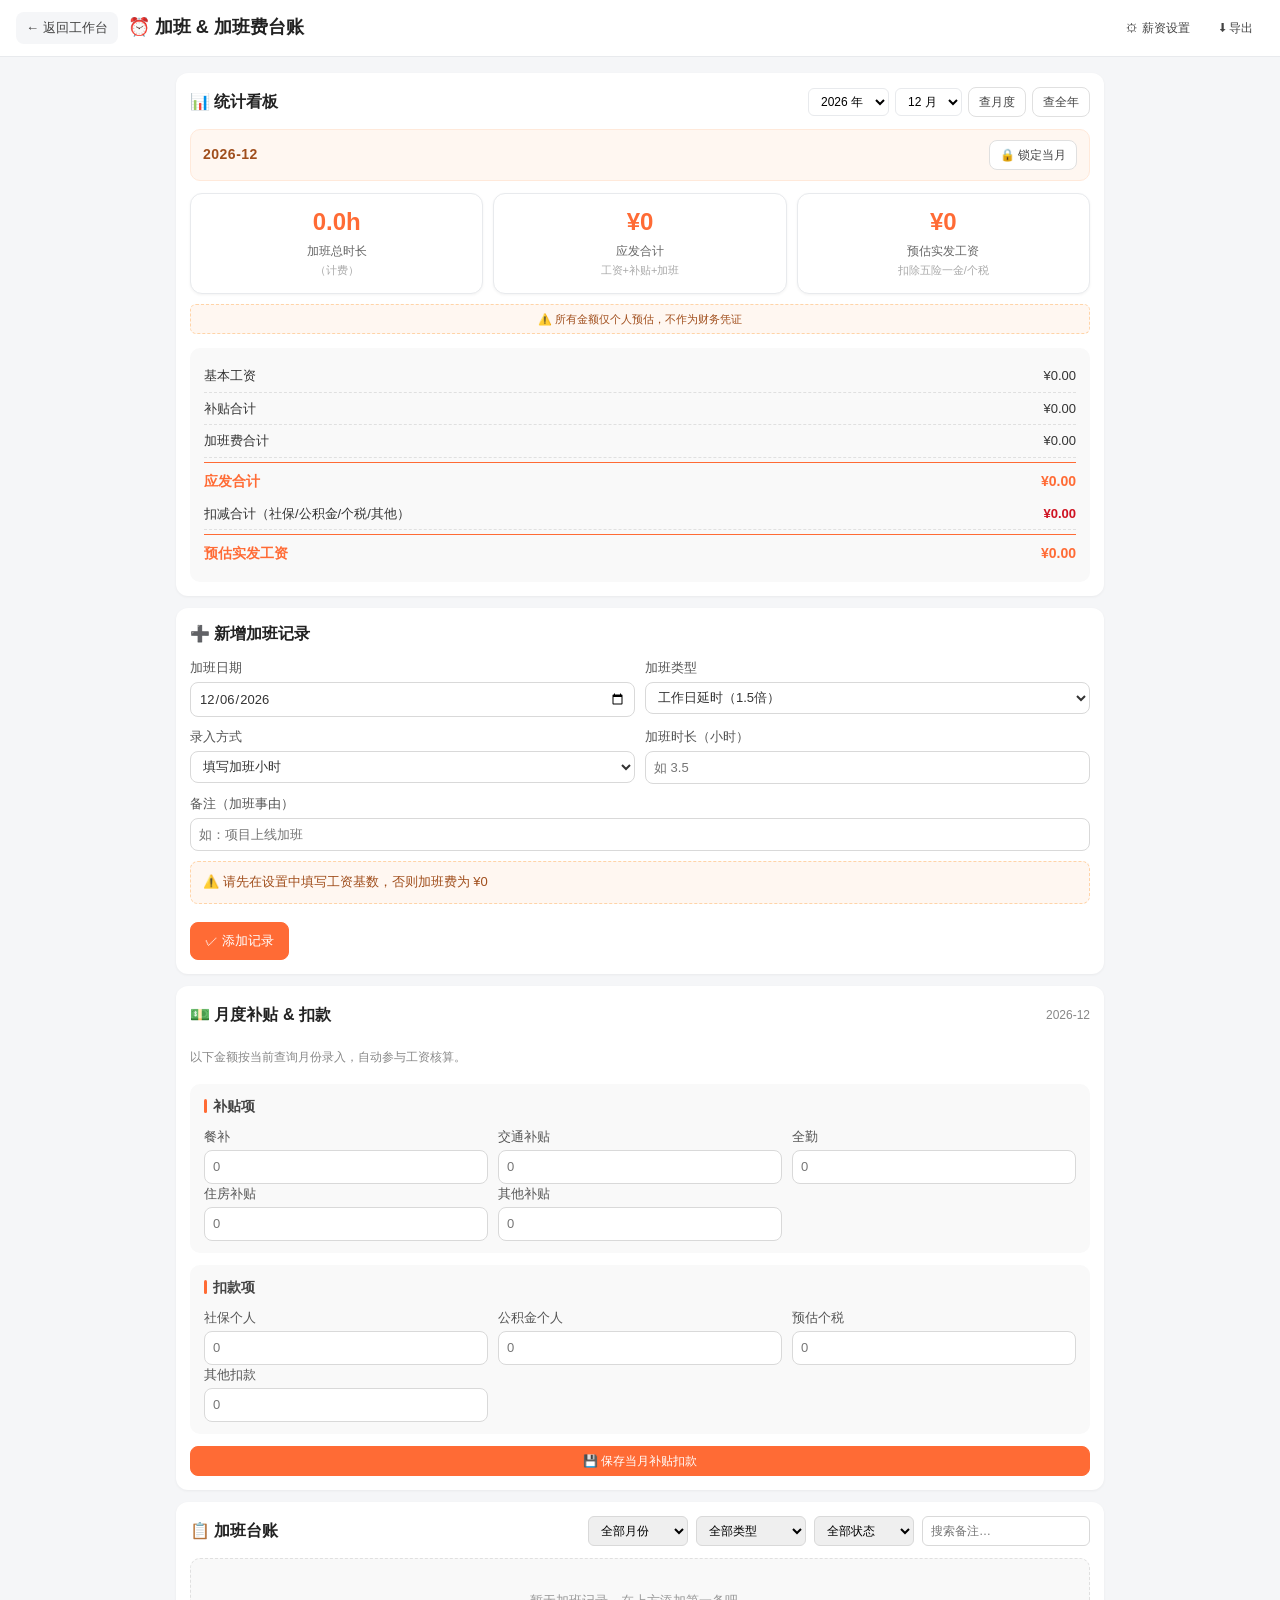
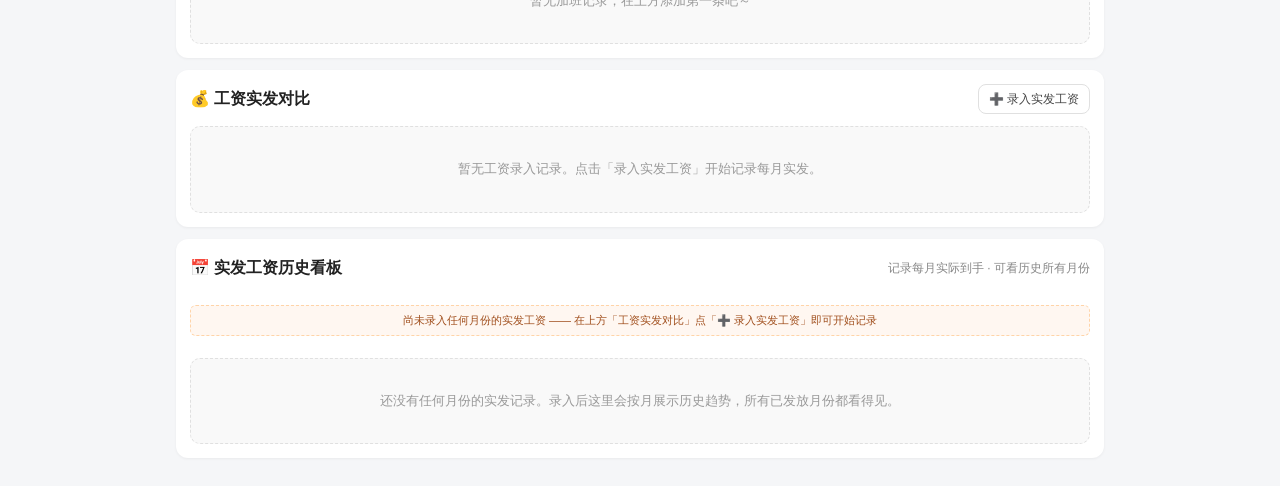
==== commit 93828ba7: "feat(overtime): 新增「实发工资历史看板」模块——KPI+趋势+按月历史，可查所有已发放月份 - overtime.html：在'工资实发对比'后新增'实发工资历史看板'卡片（salar" ====
--- a/overtime.html
+++ b/overtime.html
@@ -190,8 +190,20 @@
       <h3>💰 工资实发对比</h3>
       <button class="btn sm" id="btnAddSalary">➕ 录入实发工资</button>
     </div>
-    <div id="salaryList" class="list ov-salary-list"></div>
-  </div>
+  <div id="salaryList" class="list ov-salary-list"></div>
+</div>
+
+<!-- ===================== 实发工资历史看板 ===================== -->
+<div class="card">
+  <div class="card-head">
+    <h3>📅 实发工资历史看板</h3>
+    <span class="hint" id="salaryHistoryHint">记录每月实际到手 · 可看历史所有月份</span>
+  </div>
+  <div class="grid-3 compact ov-kpi" id="salaryKpi"></div>
+  <div class="ov-kpi-hint" id="salaryKpiHint">尚未录入任何月份的实发工资 —— 在上方「工资实发对比」点「➕ 录入实发工资」即可开始记录</div>
+  <div class="ov-sal-trend" id="salaryTrend"></div>
+  <div class="ov-salary-history" id="salaryHistoryList"></div>
+</div>
 
 </div>
 
@@ -301,6 +313,6 @@
 
 <div class="toast" id="toast"></div>
 <script src="fitdesk-store.js"></script>
-<script src="overtime.js?v=2026082704"></script>
+<script src="overtime.js?v=2026082801"></script>
 </body>
 </html>
--- a/styles.css
+++ b/styles.css
@@ -785,3 +785,310 @@
 /* 抗炎菜单顶部说明 */
 .anti-note { background: #fff7f1; border: 1px dashed #ffd4a8; padding: 8px 10px; border-radius: 8px; font-size: 12px; color: #a04e1c; line-height: 1.6; margin-bottom: 10px; }
 
+
+/* =========================================================
+   reading-ex.html —— 顶栏「文章库 / 打卡」下拉浮层
+   ========================================================= */
+.ex-pop-layer{
+  position: fixed; top: 110px; right: 12px; z-index: 9999;
+  width: min(384px, calc(100vw - 24px));
+  max-height: 75vh; overflow: auto;
+  background:#fff; color:#222;
+  border:1px solid #e3e3e3; border-radius:12px;
+  box-shadow:0 10px 34px rgba(0,0,0,.18);
+  font-size:13px; display:none;
+}
+.ex-pop-head{
+  position:sticky; top:0; background:#fff;
+  display:flex; justify-content:space-between; align-items:center;
+  padding:10px 12px; font-weight:700; border-bottom:1px solid #f0f1f3;
+}
+.ex-pop-x{ border:none; background:#f2f3f5; color:#666; border-radius:6px; width:24px; height:24px; cursor:pointer; font-size:13px; line-height:1; }
+.ex-pop-x:hover{ background:#e8e9eb; }
+.ex-pop-body{ padding:10px 12px 14px; }
+
+/* 文章库列表 */
+.ex-lib-item{
+  display:flex; align-items:center; gap:6px; padding:7px 8px;
+  border-radius:8px; margin-bottom:5px; background:#f5f6f8; text-decoration:none; color:#222;
+}
+.ex-lib-item:hover{ background:#eef0f3; }
+.ex-lib-title{ flex:1; min-width:0; overflow:hidden; text-overflow:ellipsis; white-space:nowrap; }
+.ex-lib-ck{ font-size:12px; color:#ff6b35; font-weight:600; flex:none; }
+.ex-lib-open, .ex-lib-ckbtn, .ex-lib-del{
+  border:1px solid #e3e3e3; background:#fff; border-radius:6px; padding:3px 8px; font-size:12px; cursor:pointer; flex:none;
+}
+.ex-lib-ckbtn{ color:#ff6b35; border-color:#ffd4a8; }
+.ex-lib-del{ color:#c0392b; border-color:#f0c0bc; }
+.ex-lib-sep{ color:#888; font-size:12px; margin:10px 0 6px; font-weight:600; }
+
+/* 导入表单 */
+.ex-imp-title, .ex-imp-ta{
+  width:100%; box-sizing:border-box; border:1px solid #d9d9d9; border-radius:8px; padding:6px 8px; font-size:13px; font-family:inherit; background:#fff;
+}
+.ex-imp-title{ margin-bottom:8px; }
+.ex-imp-ta{ height:90px; resize:vertical; margin-bottom:8px; }
+.ex-imp-tabs{ display:flex; gap:6px; margin-bottom:8px; }
+.ex-tab{ flex:1; padding:6px 8px; border:1px solid #ddd; background:#fff; color:#555; border-radius:6px; font-size:12px; font-weight:700; cursor:pointer; }
+.ex-tab.active{ background:#ff6b35; color:#fff; border-color:#ff6b35; }
+.ex-imp-btn{ width:100%; background:#ff6b35; color:#fff; border:none; border-radius:8px; padding:9px; font-weight:700; cursor:pointer; }
+.ex-imp-msg{ font-size:12px; margin-top:6px; min-height:14px; }
+.ex-imp-tip{ color:#999; font-size:11px; margin-top:8px; line-height:1.5; }
+
+/* 打卡浮层 */
+.ex-ck-now{ background:#fff7f1; border:1px solid #ffd4a8; border-radius:10px; padding:10px; margin-bottom:10px; }
+.ex-ck-now-title{ font-size:13px; margin-bottom:4px; }
+.ex-ck-now-stat{ font-size:12px; color:#a04e1c; margin-bottom:8px; }
+.ex-ck-do{ background:#ff6b35; color:#fff; border:none; border-radius:8px; padding:8px 12px; font-weight:700; cursor:pointer; }
+.ex-ck-hist{ font-size:12px; color:#888; margin:8px 0 4px; }
+.ex-ck-row{ display:flex; justify-content:space-between; align-items:center; font-size:12px; padding:3px 0; border-bottom:1px dashed #f0f1f3; }
+.ex-ck-del{ border:1px solid #f0c0bc; background:#fff; color:#c0392b; border-radius:6px; padding:2px 8px; font-size:11px; cursor:pointer; }
+.ex-ck-sum-h{ font-weight:700; margin:6px 0 6px; }
+.ex-ck-sum-row{ display:flex; gap:8px; align-items:center; padding:5px 0; border-bottom:1px dashed #f0f1f3; font-size:12px; }
+.ex-ck-sum-t{ flex:1; min-width:0; overflow:hidden; text-overflow:ellipsis; white-space:nowrap; }
+.ex-ck-sum-n{ color:#ff6b35; font-weight:600; flex:none; }
+.ex-ck-sum-l{ color:#999; flex:none; }
+
+/* =========================================================
+   英语精读 reading.html —— 全套 .rd-* 样式
+   ========================================================= */
+.rd-topbar{ position:sticky; top:0; z-index:50; display:flex; align-items:center; gap:10px; padding:10px 14px; background:#fff; border-bottom:1px solid #eee; }
+.rd-back{ color:#ff6b35; text-decoration:none; font-size:13px; white-space:nowrap; }
+.rd-back:hover{ text-decoration:underline; }
+.rd-title{ font-weight:800; font-size:16px; flex:1; min-width:0; }
+.rd-actions{ display:flex; gap:6px; flex-wrap:wrap; }
+
+.rd-wrap{ padding:14px; }
+.rd-view{ display:none; }
+.rd-view.active{ display:block; }
+
+/* 导入卡片 */
+.rd-import .card-head{ margin-bottom:10px; }
+.rd-tabs{ display:flex; gap:6px; margin-bottom:10px; }
+.rd-tabpane{} /* 显隐由 JS 控制 */
+.rd-textarea{
+  width:100%; box-sizing:border-box; border:1px solid #d9d9d9; border-radius:8px;
+  padding:8px 10px; font-size:14px; line-height:1.6; font-family:inherit; background:#fff;
+  min-height:120px; resize:vertical;
+}
+.rd-import-actions{ display:flex; align-items:center; gap:10px; margin-top:8px; }
+.hint-inline{ font-size:12px; color:#999; }
+
+/* 首页统计卡 */
+.rd-stats .rd-stat{ background:#fff; border:1px solid #f0f1f3; border-radius:10px; padding:12px; }
+.rd-stat .rs-v{ font-size:20px; font-weight:800; color:#ff6b35; line-height:1.1; }
+.rd-stat .rs-l{ font-size:12px; color:#888; margin-top:4px; }
+
+/* 文库网格 */
+.rd-lib-grid{ display:grid; grid-template-columns:repeat(auto-fill,minmax(220px,1fr)); gap:10px; }
+.rd-lib-card{ background:#fff; border:1px solid #eef0f3; border-radius:12px; padding:12px; display:flex; flex-direction:column; gap:6px; }
+.lc-title{ font-weight:700; font-size:14px; color:#222; }
+.lc-preview{ color:#666; font-size:12px; line-height:1.5; max-height:48px; overflow:hidden; }
+.lc-tags{ display:flex; flex-wrap:wrap; gap:4px; }
+.lc-tag{ background:#fff3ec; color:#ff6b35; border-radius:4px; padding:1px 6px; font-size:11px; }
+.lc-foot{ display:flex; justify-content:space-between; align-items:center; font-size:11px; color:#aaa; margin-top:2px; }
+.lc-acts{ display:flex; gap:6px; flex-wrap:wrap; }
+.lc-acts .btn{ flex:1; min-width:64px; }
+
+/* 精读阅读条 */
+.rd-reader-bar{ display:flex; align-items:center; gap:8px; flex-wrap:wrap; padding:8px 0; margin-bottom:8px; border-bottom:1px solid #f0f1f3; }
+.rd-reader-meta{ flex:1; min-width:120px; }
+.rd-title-input{ width:100%; box-sizing:border-box; border:1px solid #e3e3e3; border-radius:8px; padding:6px 10px; font-size:14px; font-weight:600; background:#fff; }
+.rd-mode-toggle{ display:flex; gap:3px; background:#f2f3f5; border-radius:10px; padding:3px; }
+.rd-mode-toggle .mode-btn{ border:none; background:transparent; color:#666; }
+.rd-mode-toggle .mode-btn.active{ background:#fff; color:#ff6b35; box-shadow:0 1px 3px rgba(0,0,0,.12); }
+
+/* TTS 朗读 */
+.rd-tts{ padding:10px 12px; }
+.rd-tts-row{ display:flex; flex-wrap:wrap; gap:10px; align-items:center; }
+.rd-tts-row label{ display:flex; align-items:center; gap:4px; font-size:12px; color:#666; }
+.rd-tts-row input[type=range]{ width:90px; }
+.rd-tts-engine, .rd-tts-support{ margin-top:6px; }
+
+/* 编辑 / 文章卡 */
+.rd-edit-card, .rd-article-card{ }
+.rd-edit-bar{ display:flex; gap:8px; flex-wrap:wrap; margin-top:8px; }
+.rd-article{ padding:6px 0; font-size:15px; line-height:1.9; color:#222; }
+.rd-article p{ margin:0 0 12px; }
+.rd-article .w{ color:#1a73e8; cursor:pointer; border-bottom:1px dotted #1a73e8; }
+.rd-article .w:hover{ background:#eaf2ff; }
+.rd-article .w.hlw{ color:#999; border-bottom-color:#ccc; }
+.rd-anno-tip{ font-size:12px; color:#999; margin-top:6px; }
+
+/* 翻译与理解 */
+.rd-tr-summary{ font-size:14px; line-height:1.8; margin-bottom:10px; color:#222; }
+.rd-tr-block{ background:#f9fafb; border-radius:10px; padding:10px; margin-bottom:8px; }
+.rd-tr-en{ color:#555; font-style:italic; }
+.rd-tr-zh{ color:#222; margin-top:4px; }
+.rd-ai-card{ background:#fff; border:1px solid #eef0f3; border-radius:10px; padding:10px; margin-top:8px; }
+.rd-ai-loading, .rd-pop-loading{ color:#999; font-size:12px; padding:8px 0; }
+
+/* 标签 chips */
+.chips{ display:flex; flex-wrap:wrap; gap:4px; }
+.chip{ background:#fff3ec; color:#ff6b35; border-radius:4px; padding:1px 6px; font-size:11px; }
+
+/* 长难句 / 批注 / 通用列表项 */
+.rd-anno{ padding:8px 10px; border-left:3px solid #ff6b35; background:#fff7f1; border-radius:0 8px 8px 0; margin-bottom:6px; }
+.rd-empty{ color:#999; text-align:center; padding:20px; font-size:13px; }
+.list-row{ display:flex; align-items:baseline; gap:8px; padding:6px 0; border-bottom:1px dashed #f0f1f3; }
+.lr-main{ font-weight:600; }
+.lr-sub{ color:#888; font-size:12px; }
+
+/* 点词浮窗 */
+.rd-pop{ position:fixed; z-index:9999; width:min(320px,calc(100vw - 24px)); background:#fff; border:1px solid #e3e3e3; border-radius:12px; box-shadow:0 8px 30px rgba(0,0,0,.18); padding:12px; font-size:13px; color:#222; }
+.rd-pop-head{ display:flex; justify-content:space-between; align-items:center; margin-bottom:6px; }
+.rd-pop-word{ font-size:16px; font-weight:800; color:#1a73e8; }
+.rd-pop-x{ border:none; background:#f2f3f5; border-radius:6px; width:24px; height:24px; cursor:pointer; font-size:13px; line-height:1; }
+.rd-pop-x:hover{ background:#e8e9eb; }
+.rd-pop-ph{ color:#999; font-size:12px; }
+.rd-pop-pos{ color:#ff6b35; font-size:12px; margin:2px 0; }
+.rd-pop-mean{ margin:6px 0; line-height:1.6; }
+.rd-pop-actions{ display:flex; gap:8px; margin-top:8px; }
+.rd-pop-extra{ margin-top:6px; font-size:12px; color:#666; }
+
+/* 选中批注工具条 */
+.rd-selbar{ position:fixed; z-index:9999; background:#333; color:#fff; border-radius:8px; padding:4px; box-shadow:0 4px 16px rgba(0,0,0,.3); }
+.rd-selbar .btn{ background:#fff; color:#333; border:none; }
+
+/* 生词本条目 */
+.vrow{ display:flex; align-items:center; gap:8px; padding:8px 10px; border-radius:8px; background:#f7f8fa; margin-bottom:6px; }
+.v-main{ flex:1; min-width:0; }
+.v-word{ font-weight:700; color:#1a73e8; }
+.v-ph{ color:#999; font-size:12px; margin-left:6px; }
+.v-mean{ display:block; color:#555; font-size:13px; margin-top:2px; }
+.v-from{ font-size:11px; color:#aaa; }
+.v-acts{ flex:none; display:flex; gap:4px; }
+
+/* 复习自测 */
+.rd-review-card{ background:#fff; border:1px solid #eef0f3; border-radius:12px; padding:14px; }
+.rd-review-prog{ color:#888; font-size:12px; margin-bottom:8px; }
+.rv-word{ font-size:18px; font-weight:800; color:#1a73e8; }
+.rv-ph{ color:#999; font-size:13px; margin-left:6px; }
+.rv-mean{ font-size:15px; margin:10px 0; }
+.rv-acts{ display:flex; gap:8px; flex-wrap:wrap; }
+
+/* 打卡弹窗 */
+.rd-checkin-head{ display:flex; justify-content:space-between; align-items:center; margin-bottom:10px; }
+.rd-streak{ font-weight:700; color:#ff6b35; }
+.rd-cal{ display:grid; grid-template-columns:repeat(7,1fr); gap:4px; font-size:12px; }
+.rd-cal .cdow{ text-align:center; font-weight:700; color:#888; padding:4px 0; }
+.rd-cal .cday{ background:#fff; border:1px solid #e8eaed; border-radius:6px; padding:4px 2px; min-height:42px; display:flex; flex-direction:column; align-items:center; justify-content:center; gap:2px; cursor:pointer; position:relative; }
+.rd-cal .cday.out{ background:#fafafa; color:#ccc; border-color:#f0f1f3; cursor:default; }
+.rd-cal .cday.today{ border-color:#ff6b35; }
+.rd-cal .cday.checked{ background:#fff1eb; border-color:#ffd4a8; }
+.rd-cal .cday .cnum{ font-size:12px; }
+.rd-cal .cday .cmark{ font-size:11px; }
+
+/* 设置 */
+.rd-row{ margin:6px 0; }
+.rd-check{ display:flex; align-items:center; gap:8px; font-size:13px; cursor:pointer; }
+.rd-set-actions{ display:flex; flex-wrap:wrap; gap:8px; }
+
+/* 通用小标题 t（用于部分动态渲染） */
+.rd-view .t, .t{ font-size:13px; font-weight:700; color:#444; margin:6px 0 4px; }
+
+/* 嵌入 iframe 时顶栏不必吸顶 */
+.embedded .rd-topbar{ position:static; }
+
+/* 移动端适配 */
+@media (max-width:768px){
+  .rd-wrap{ padding:10px; }
+  .rd-topbar{ flex-wrap:wrap; }
+  .rd-title{ flex-basis:100%; order:-1; }
+  .rd-actions{ width:100%; }
+  .rd-reader-bar{ flex-wrap:wrap; }
+  .rd-tts-row{ gap:8px; }
+  .rd-tts-row input[type=range]{ width:70px; }
+  .rd-lib-grid{ grid-template-columns:repeat(auto-fill,minmax(150px,1fr)); }
+  .rd-cal .cday{ min-height:38px; }
+}
+@media (max-width:540px){
+  .rd-lib-grid{ grid-template-columns:1fr 1fr; }
+  .rd-stat .rs-v{ font-size:18px; }
+}
+
+/* =========================================================
+   阅读文章（reading-ex.html）顶部 .top-bar 移动端适配
+   —— 按钮太多，必须紧凑、自然换行，不能被压成竖排
+   ========================================================= */
+@media (max-width:768px){
+  .top-bar{
+    padding:8px 10px !important;
+    gap:6px !important;
+  }
+  .top-bar .title-area{ flex:1; min-width:0; }
+  .top-bar .article-title{ font-size:14px !important; }
+  .top-bar .controls{
+    width:100% !important;
+    justify-content:flex-start !important;
+    gap:4px !important;
+    flex-wrap:wrap !important;
+  }
+  .top-bar .controls .btn{
+    padding:5px 9px !important;
+    font-size:11px !important;
+    border-radius:6px !important;
+    border-width:1px !important;
+    flex:none !important;
+    white-space:nowrap !important;
+    line-height:1.2 !important;
+  }
+  .top-bar .controls .audio-player{
+    width:100% !important;
+    order:99;
+    padding:4px 0 !important;
+    gap:4px !important;
+    flex-wrap:wrap !important;
+  }
+  .top-bar .controls .audio-btn{ width:30px !important; height:30px !important; font-size:14px !important; }
+  .top-bar .controls .audio-speed{ font-size:11px !important; padding:2px 4px !important; }
+
+  /* 文章库/打卡 弹层在移动端接近全宽、从底部浮起 */
+  .ex-pop-layer{
+    top:auto !important;
+    bottom:8px !important;
+    right:8px !important;
+    left:8px !important;
+    width:auto !important;
+    max-width:none !important;
+    max-height:75vh !important;
+  }
+}
+@media (max-width:540px){
+  .top-bar .controls .btn{ padding:4px 7px !important; font-size:10px !important; }
+}
+
+/* =========================================================
+   英语精读（reading.html）顶部 .rd-topbar 移动端适配
+   —— 标题和按钮同行，按钮单独换行后紧凑显示
+   ========================================================= */
+@media (max-width:768px){
+  .rd-topbar{
+    padding:8px 12px !important;
+    gap:6px !important;
+  }
+  .rd-back{ font-size:12px !important; }
+  .rd-title{
+    flex:1 !important;
+    flex-basis:auto !important;
+    order:0 !important;
+    font-size:13px !important;
+    min-width:0 !important;
+  }
+  .rd-actions{
+    width:100% !important;
+    flex-wrap:wrap !important;
+    gap:4px !important;
+  }
+  .rd-actions .btn{
+    padding:4px 9px !important;
+    font-size:11px !important;
+  }
+  /* 精读阅读条：让标题输入框自动换行 */
+  .rd-reader-bar{ flex-wrap:wrap !important; }
+  .rd-reader-meta{ flex-basis:100% !important; }
+  .rd-title-input{ font-size:13px !important; }
+}
+@media (max-width:540px){
+  .rd-actions .btn{ padding:3px 7px !important; font-size:10px !important; }
+}
--- a/overtime.css
+++ b/overtime.css
@@ -205,6 +205,25 @@
   pointer-events:auto !important;
 }
 
+/* ===== 实发工资历史看板 ===== */
+.ov-salary-history{display:flex;flex-direction:column;gap:10px;margin-top:8px;}
+.ov-sal-trend{display:flex;flex-direction:column;gap:8px;margin:14px 0 4px;}
+.ov-tr-row{
+  display:grid;grid-template-columns:64px 1fr 72px 64px;gap:8px;align-items:center;
+  font-size:12px;font-variant-numeric:tabular-nums;
+}
+.ov-tr-month{color:#a04e1c;font-weight:700;white-space:nowrap;font-size:12px;}
+.ov-tr-bar{height:18px;background:#f0f0f0;border-radius:99px;overflow:hidden;}
+.ov-tr-bar-fill{height:100%;background:linear-gradient(90deg,var(--primary),#ff9a59);border-radius:99px;transition:width .25s;}
+.ov-tr-val{color:#222;font-weight:700;text-align:right;}
+.ov-tr-diff{font-weight:700;text-align:right;}
+.ov-tr-diff.pos{color:#cf1322;}
+.ov-tr-diff.neg{color:#49bd68;}
+@media (max-width:640px){
+  .ov-tr-row{grid-template-columns:56px 1fr 58px 52px;font-size:11px;}
+  .ov-tr-month{font-size:11px;}
+}
+
 /* ===== 年度月度表格 ===== */
 .ov-monthly-table{font-size:13px;overflow-x:auto;}
 .ov-monthly-table table{width:100%;border-collapse:collapse;min-width:480px;}
